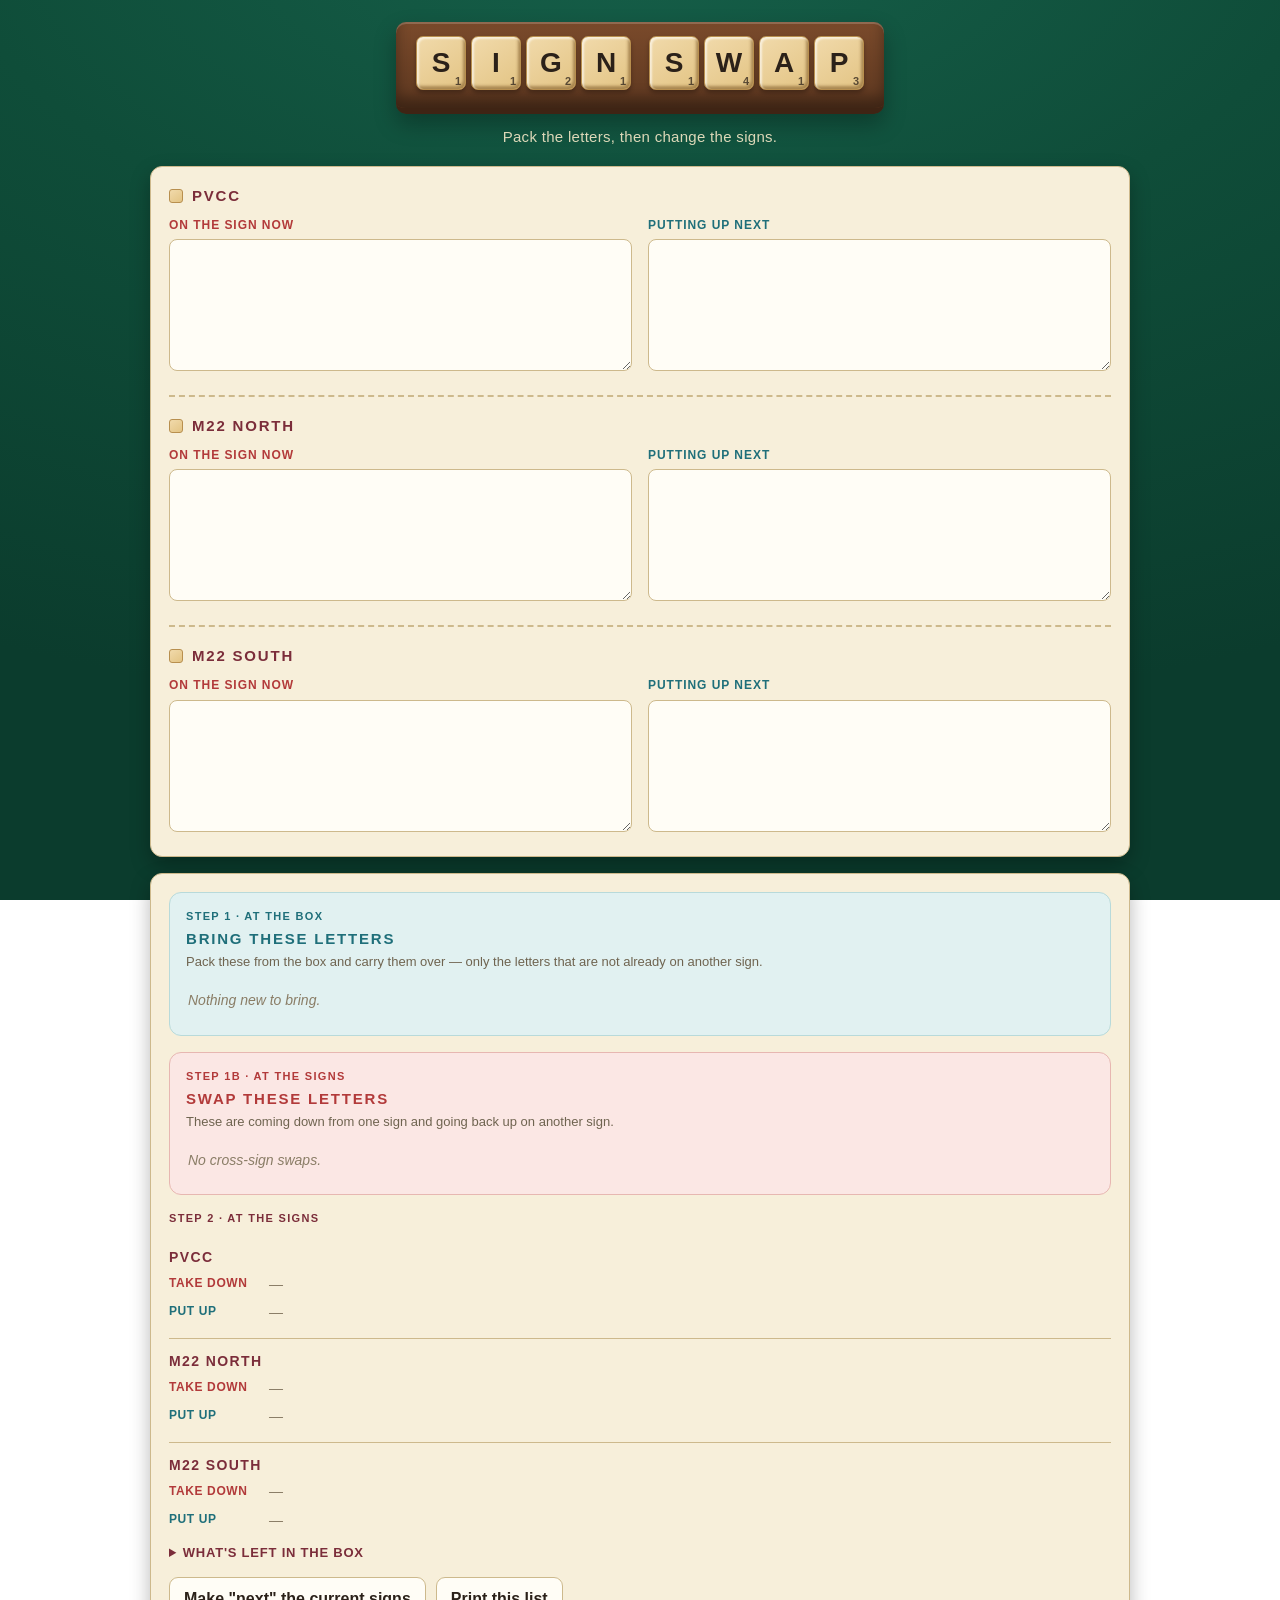
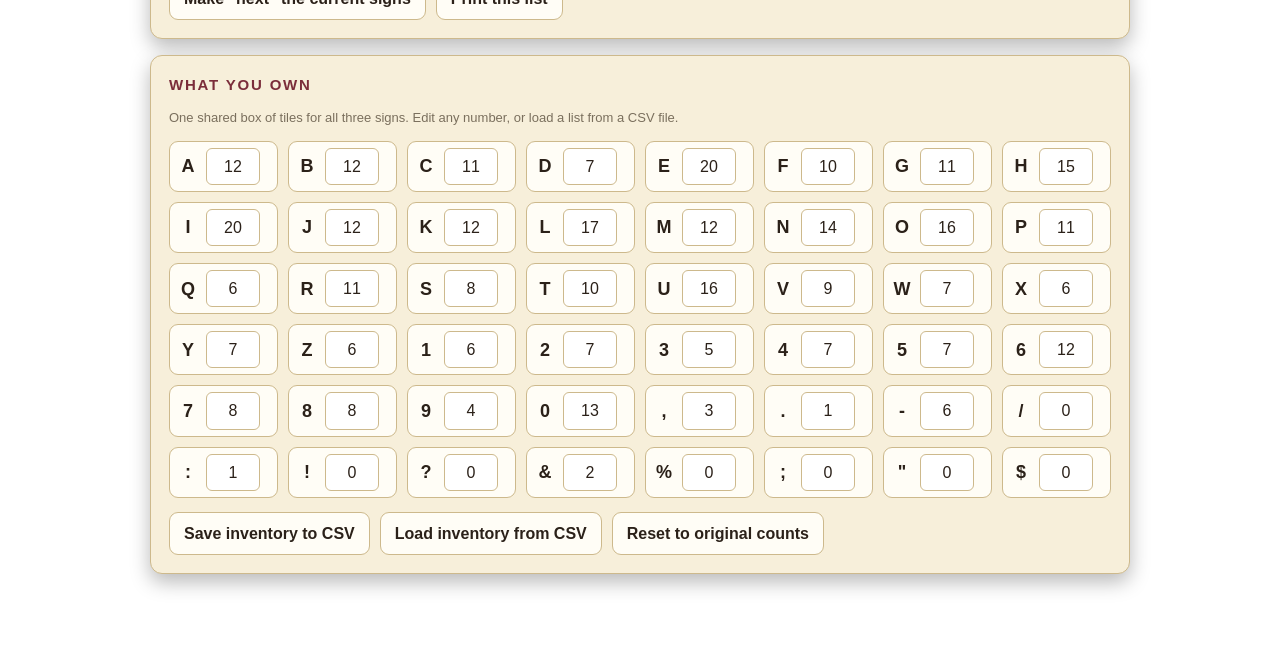
==== sign_swap.html @ b35900fc "Create sign_swap.html" ====
<!DOCTYPE html>
<html lang="en">
<head>
<meta charset="UTF-8">
<meta name="viewport" content="width=device-width, initial-scale=1.0">
<title>Sign Swap</title>
<style>
  :root{
    --felt:#0f4d39; --felt-2:#0b3c2d;
    --cream:#f7efda; --cream-edge:#cdb98c;
    --ink:#2b2119;
    --maple-1:#f1daab; --maple-2:#e3c484; --maple-edge:#b88f4e;
    --rack:#7a4a2b; --rack-dark:#5e3820;
    --burgundy:#7b2d3a;
    --take:#b23a3a; --take-bg:#fbe7e4;
    --put:#1f6f7a;  --put-bg:#e1f1f1;
    --alert:#b81f1f;
    --shadow:rgba(0,0,0,.28);
  }
  *{box-sizing:border-box}
  html,body{margin:0;padding:0}
  body{
    font-family:-apple-system,BlinkMacSystemFont,"Segoe UI",Helvetica,Arial,sans-serif;
    color:var(--ink);
    background:radial-gradient(120% 90% at 50% -10%, #16604a 0%, var(--felt) 45%, var(--felt-2) 100%);
    background-attachment:fixed; min-height:100vh; padding:22px 16px 60px; line-height:1.45;
  }
  .wrap{max-width:980px;margin:0 auto}

  header{text-align:center;margin-bottom:18px}
  .rack{
    display:inline-flex;gap:18px;flex-wrap:wrap;justify-content:center;padding:14px 20px 18px;border-radius:10px;
    background:linear-gradient(180deg,var(--rack) 0%, var(--rack-dark) 100%);
    box-shadow:0 10px 22px var(--shadow), inset 0 2px 0 rgba(255,255,255,.18), inset 0 -10px 14px rgba(0,0,0,.35);
    border-bottom:6px solid #3f2414;
  }
  .word{display:inline-flex;gap:5px}
  .tagline{color:#f3e7c6;margin:12px 2px 0;font-size:15px;letter-spacing:.02em;opacity:.9}

  .tile{
    position:relative;display:inline-flex;align-items:center;justify-content:center;
    width:46px;height:46px;border-radius:6px;
    background:linear-gradient(145deg,var(--maple-1) 0%, var(--maple-2) 100%);
    color:var(--ink);font-weight:800;font-size:24px;line-height:1;
    font-family:"Helvetica Neue",Helvetica,Arial,sans-serif;
    box-shadow:inset 2px 2px 2px rgba(255,255,255,.6), inset -2px -3px 3px rgba(120,82,33,.55), 0 3px 4px var(--shadow);
    border:1px solid var(--maple-edge);user-select:none;
  }
  .tile .val{position:absolute;right:4px;bottom:2px;font-size:10px;font-weight:700;opacity:.75}
  .tile.head{width:50px;height:54px;font-size:28px;border-radius:7px}
  .tile.head .val{font-size:11px}

  .tilebox{position:relative;display:inline-block;margin:4px}
  .badge{
    position:absolute;top:-8px;right:-8px;min-width:22px;height:22px;padding:0 5px;
    display:flex;align-items:center;justify-content:center;background:var(--burgundy);color:#fff;border-radius:11px;
    font-size:12px;font-weight:800;border:2px solid var(--cream);box-shadow:0 1px 3px var(--shadow);
  }
  .tilebox.short .tile{box-shadow:inset 2px 2px 2px rgba(255,255,255,.5),0 0 0 3px var(--alert),0 3px 5px var(--shadow)}
  .tilebox.short .badge{background:var(--alert)}

  .card{background:var(--cream);border:1px solid var(--cream-edge);border-radius:12px;box-shadow:0 8px 20px var(--shadow);padding:18px;margin-bottom:16px}
  .card h2{margin:0 0 12px;font-size:15px;letter-spacing:.12em;text-transform:uppercase;color:var(--burgundy)}
  .muted{color:#7a6f5d;font-size:13px}

  /* ---- Sign inputs ---- */
  .signinput{padding-top:18px;margin-top:18px;border-top:2px dashed var(--cream-edge)}
  .signinput:first-child{padding-top:0;margin-top:0;border-top:0}
  .signname{margin:0 0 10px;font-size:15px;letter-spacing:.12em;text-transform:uppercase;color:var(--burgundy);display:flex;align-items:center;gap:9px}
  .signname::before{content:"";width:12px;height:12px;border-radius:3px;background:linear-gradient(145deg,var(--maple-1),var(--maple-2));border:1px solid var(--maple-edge)}
  .grid2{display:grid;grid-template-columns:1fr 1fr;gap:16px}
  .iolab{font-size:12px;letter-spacing:.08em;text-transform:uppercase;font-weight:700;margin-bottom:5px}
  .iolab.now{color:var(--take)} .iolab.next{color:var(--put)}
  textarea{
    width:100%;font:inherit;font-size:18px;padding:13px 14px;border-radius:8px;border:1px solid var(--cream-edge);
    background:#fffdf6;color:var(--ink);resize:vertical;min-height:132px;text-transform:uppercase;line-height:1.5;
  }
  textarea:focus,input:focus,button:focus-visible{outline:3px solid #cdebe0;outline-offset:1px}

  /* ---- Results ---- */
  .eyebrow{font-size:11px;font-weight:800;letter-spacing:.12em;text-transform:uppercase;margin-bottom:3px}
  .panel{border-radius:12px;padding:16px;border:1px solid;margin-bottom:16px}
  .panel.put{background:var(--put-bg);border-color:#b8dada}
  .panel.swap{background:var(--take-bg);border-color:#e7b7b1}
  .panel.put .eyebrow{color:var(--put)}
  .panel.swap .eyebrow{color:var(--take)}
  .panel h2{margin:0 0 4px;color:var(--put)}
  .panel.swap h2{color:var(--take)}
  .panel .sub{font-size:13px;color:#6f6450;margin-bottom:10px}
  .tiles{display:flex;flex-wrap:wrap}
  .empty{font-size:14px;color:#8a7d66;font-style:italic;padding:8px 2px}

  .step2head{margin-bottom:6px}
  .signblock{border-top:1px solid var(--cream-edge);padding:12px 0 2px;margin-top:8px}
  .signblock:first-of-type{border-top:0}
  .signblock h3{margin:0 0 4px;font-size:14px;letter-spacing:.1em;text-transform:uppercase;color:var(--burgundy)}
  .tilerow{display:flex;flex-wrap:wrap;align-items:center;gap:6px;margin:4px 0}
  .rowlab{font-size:12px;font-weight:800;letter-spacing:.05em;text-transform:uppercase;min-width:92px}
  .rowlab.take{color:var(--take)} .rowlab.put{color:var(--put)}
  .rowlab + .empty{padding:2px}

  .alertbar{background:#fff1f0;border:1px solid #e7b7b1;border-left:6px solid var(--alert);border-radius:10px;padding:12px 14px;margin-bottom:14px;color:#7a1f1f}
  .alertbar strong{color:var(--alert)}
  .notebar{background:#fffae8;border:1px solid #e6d6a0;border-left:6px solid #caa53a;border-radius:10px;padding:10px 14px;margin-bottom:14px;color:#6a5a1f;font-size:14px}

  details.left{margin-top:6px}
  details.left summary{cursor:pointer;font-weight:700;color:var(--burgundy);letter-spacing:.06em;text-transform:uppercase;font-size:13px}
  details.left .tiles{margin-top:10px}

  .ghost{font:inherit;font-weight:700;border:1px solid var(--cream-edge);background:#fffdf6;color:var(--ink);border-radius:9px;padding:9px 14px;cursor:pointer}
  .ghost:hover{background:#fff}
  .toolbar{display:flex;flex-wrap:wrap;gap:10px;margin-top:14px}

  .invgrid{display:grid;grid-template-columns:repeat(auto-fill,minmax(96px,1fr));gap:10px;margin-top:6px}
  .invcell{display:flex;align-items:center;gap:8px;background:#fffdf6;border:1px solid var(--cream-edge);border-radius:9px;padding:6px 8px}
  .invcell input{width:54px;text-align:center;padding:6px 4px;font:inherit;border-radius:6px;border:1px solid var(--cream-edge);background:#fff;color:var(--ink)}
  .invchar{font-weight:800;font-size:18px;width:20px;text-align:center}

  @media (max-width:680px){
    .grid2{grid-template-columns:1fr}
    .tile{width:40px;height:40px;font-size:21px}
  }
  @media (prefers-reduced-motion:reduce){*{transition:none !important}}

  .printonly{display:none}
  @media print{
    body{background:#fff;padding:0;color:#000}
    .wrap{max-width:100%}
    header,.entry-card,.invcard,.toolbar,details.left{display:none !important}
    .panel,.signblock{break-inside:avoid}
    .panel.put{border:1px solid #000;background:#fff}
    .badge{background:#000;border-color:#fff}
    .tile{box-shadow:none;border:1px solid #555;background:#eee}
    .printonly{display:block;margin-bottom:12px}
    .printonly h1{font-size:20px;margin:0}
  }
</style>
</head>
<body>
<div class="wrap">

  <header>
    <div class="rack" aria-hidden="true">
      <span class="word" id="wm1"></span>
      <span class="word" id="wm2"></span>
    </div>
    <p class="tagline">Pack the letters, then change the signs.</p>
  </header>

  <!-- Sign inputs (always visible) -->
  <section class="card entry-card" id="entry"></section>

  <!-- Results (live) -->
  <section id="results" class="card">
    <div class="printonly">
      <h1>Sign change list</h1>
      <div class="muted" id="printDate"></div>
    </div>

    <div id="alertSlot"></div>
    <div id="noteSlot"></div>

    <div class="panel put">
      <div class="eyebrow">Step 1 · At the box</div>
      <h2>Bring these letters</h2>
      <div class="sub">Pack these from the box and carry them over — only the letters that are not already on another sign.</div>
      <div class="tiles" id="bringTiles"></div>
    </div>

    <div class="panel swap">
      <div class="eyebrow">Step 1B · At the signs</div>
      <h2>Swap these letters</h2>
      <div class="sub">These are coming down from one sign and going back up on another sign.</div>
      <div class="tiles" id="swapTiles"></div>
    </div>

    <div class="eyebrow step2head" style="color:var(--burgundy)">Step 2 · At the signs</div>
    <div id="perSign"></div>

    <details class="left">
      <summary>What's left in the box</summary>
      <div class="tiles" id="leftTiles"></div>
    </details>

    <div class="toolbar">
      <button class="ghost" id="promoteBtn">Make "next" the current signs</button>
      <button class="ghost" id="printBtn">Print this list</button>
    </div>
  </section>

  <!-- Inventory -->
  <section class="card invcard">
    <h2>What you own</h2>
    <p class="muted">One shared box of tiles for all three signs. Edit any number, or load a list from a CSV file.</p>
    <div class="invgrid" id="invGrid"></div>
    <div class="toolbar">
      <button class="ghost" id="exportBtn">Save inventory to CSV</button>
      <label class="ghost" style="cursor:pointer">Load inventory from CSV
        <input type="file" id="importInput" accept=".csv,text/csv" hidden>
      </label>
      <button class="ghost" id="resetInvBtn">Reset to original counts</button>
    </div>
  </section>

</div>

<script>
"use strict";

const LETTERS="ABCDEFGHIJKLMNOPQRSTUVWXYZ".split("");
const DIGITS="1234567890".split("");
const SYMBOLS=[",",".","-","/",":","!","?","&","%",";","\"","$"];
const CHARS=[...LETTERS,...DIGITS,...SYMBOLS];
const CHARSET=new Set(CHARS);
const VALUES={A:1,B:3,C:3,D:2,E:1,F:4,G:2,H:4,I:1,J:8,K:5,L:1,M:3,N:1,O:1,P:3,Q:10,R:1,S:1,T:1,U:1,V:4,W:4,X:8,Y:4,Z:10};

const SIGNS=[
  {key:"PVCC",  label:"PVCC"},
  {key:"M22N",  label:"M22 North"},
  {key:"M22S",  label:"M22 South"}
];

const DEFAULT_INV={A:12,B:12,C:11,D:7,E:20,F:10,G:11,H:15,I:20,J:12,K:12,L:17,M:12,N:14,O:16,P:11,Q:6,R:11,S:8,T:10,U:16,V:9,W:7,X:6,Y:7,Z:6,"1":6,"2":7,"3":5,"4":7,"5":7,"6":12,"7":8,"8":8,"9":4,"0":13,",":3,".":1,"-":6,"/":0,":":1,"!":0,"?":0,"&":2,"%":0,";":0,"\"":0,"$":0};

const STORE_KEY="signswap.v2";

let state={ inv:{}, text:{} };

function loadState(){ try{ const r=localStorage.getItem(STORE_KEY); if(r){const s=JSON.parse(r); if(s&&typeof s==="object") return s;} }catch(e){} return null; }
function saveState(){ try{ localStorage.setItem(STORE_KEY, JSON.stringify(state)); }catch(e){} }

function inv(){ for(const c of CHARS) if(!(c in state.inv)) state.inv[c]=DEFAULT_INV[c]||0; return state.inv; }
function txt(key){ if(!state.text[key]) state.text[key]={now:"",next:""}; return state.text[key]; }

/* tiles */
function tileEl(ch,cls){
  const t=document.createElement("span"); t.className="tile"+(cls?(" "+cls):""); t.textContent=ch;
  const v=VALUES[ch]; if(v){const s=document.createElement("span");s.className="val";s.textContent=v;t.appendChild(s);}
  return t;
}
function tileCount(ch,n,short){
  const box=document.createElement("span"); box.className="tilebox"+(short?" short":"");
  box.appendChild(tileEl(ch));
  const b=document.createElement("span"); b.className="badge"; b.textContent="×"+n; box.appendChild(b);
  return box;
}
function fillTiles(el,map,shortSet){
  el.innerHTML=""; let any=false;
  for(const ch of CHARS){ const n=map[ch]||0; if(n>0){ el.appendChild(tileCount(ch,n,shortSet&&shortSet.has(ch))); any=true; } }
  return any;
}

/* counting */
function countText(text,counts,unknown){
  for(const ch of (text||"").toUpperCase()){
    if(CHARSET.has(ch)) counts[ch]=(counts[ch]||0)+1;
    else if(ch.trim()!=="") unknown.add(ch);
  }
}

/* build header wordmark */
function buildWordmark(){
  const map={wm1:"SIGN",wm2:"SWAP"};
  for(const id in map){ const el=document.getElementById(id); el.innerHTML=""; for(const ch of map[id]) el.appendChild(tileEl(ch,"head")); }
}

/* build sign inputs */
function buildEntry(){
  const wrap=document.getElementById("entry"); wrap.innerHTML="";
  for(const sign of SIGNS){
    const t=txt(sign.key);
    const block=document.createElement("div"); block.className="signinput";
    const h=document.createElement("h3"); h.className="signname"; h.textContent=sign.label; block.appendChild(h);
    const g=document.createElement("div"); g.className="grid2";

    g.appendChild(ioCol("On the sign now","now",sign.key,"now",t.now));
    g.appendChild(ioCol("Putting up next","next",sign.key,"next",t.next));
    block.appendChild(g); wrap.appendChild(block);
  }
}
function ioCol(label,cls,signKey,field,val){
  const col=document.createElement("div");
  const l=document.createElement("div"); l.className="iolab "+cls; l.textContent=label;
  const ta=document.createElement("textarea"); ta.value=val||""; ta.spellcheck=false; ta.setAttribute("aria-label",signKey+" "+label);
  ta.addEventListener("input",()=>{ txt(signKey)[field]=ta.value; saveState(); calculate(); });
  col.appendChild(l); col.appendChild(ta); return col;
}

/* inventory editor */
function buildInv(){
  const grid=document.getElementById("invGrid"); grid.innerHTML=""; const I=inv();
  for(const ch of CHARS){
    const cell=document.createElement("div"); cell.className="invcell";
    const c=document.createElement("span"); c.className="invchar"; c.textContent=ch;
    const i=document.createElement("input"); i.type="text"; i.inputMode="numeric"; i.value=I[ch]||0;
    i.addEventListener("input",()=>{ let n=parseInt(i.value,10); if(isNaN(n)||n<0)n=0; I[ch]=n; saveState(); calculate(); });
    cell.appendChild(c); cell.appendChild(i); grid.appendChild(cell);
  }
}

/* main calculation (live) */
function calculate(){
  const I=inv();
  const unknown=new Set();
  const adds={};            // aggregate put-up letters across signs
  const removes={};         // aggregate take-down letters across signs
  const bring={};           // letters that must come from the box
  const swap={};            // letters reused from another sign
  const deployed={};        // total next across signs
  const perSign=[];         // {label, take:{}, put:{}}

  for(const sign of SIGNS){
    const t=txt(sign.key);
    const now={}, next={};
    countText(t.now, now, unknown);
    countText(t.next, next, unknown);
    const take={}, put={};
    for(const ch of CHARS){
      const c=now[ch]||0, n=next[ch]||0;
      const d=n-c;
      if(d>0){ put[ch]=d; adds[ch]=(adds[ch]||0)+d; }
      if(d<0){ take[ch]=-d; removes[ch]=(removes[ch]||0)+(-d); }
      if(n>0) deployed[ch]=(deployed[ch]||0)+n;
    }
    perSign.push({label:sign.label, take, put});
  }

  for(const ch of CHARS){
    const moved=Math.min(adds[ch]||0, removes[ch]||0);
    if(moved>0) swap[ch]=moved;
    const fromBox=(adds[ch]||0)-moved;
    if(fromBox>0) bring[ch]=fromBox;
  }

  // shortages: total deployed exceeds what's owned
  const shortSet=new Set(); const shortages=[];
  for(const ch of CHARS){
    const need=deployed[ch]||0, have=I[ch]||0;
    if(need>have){ shortSet.add(ch); shortages.push({ch,need,have}); }
  }

  // Step 1 bring
  if(!fillTiles(document.getElementById("bringTiles"), bring, shortSet))
    document.getElementById("bringTiles").innerHTML='<div class="empty">Nothing new to bring.</div>';

  // Step 1B swap
  if(!fillTiles(document.getElementById("swapTiles"), swap, shortSet))
    document.getElementById("swapTiles").innerHTML='<div class="empty">No cross-sign swaps.</div>';

  // Step 2 per sign
  const ps=document.getElementById("perSign"); ps.innerHTML="";
  for(const s of perSign){
    const blk=document.createElement("div"); blk.className="signblock";
    const h=document.createElement("h3"); h.textContent=s.label; blk.appendChild(h);
    blk.appendChild(tileRow("Take down","take",s.take));
    blk.appendChild(tileRow("Put up","put",s.put));
    ps.appendChild(blk);
  }

  // leftover
  const left={};
  for(const ch of CHARS){ const v=(I[ch]||0)-(deployed[ch]||0); if(v>0) left[ch]=v; }
  if(!fillTiles(document.getElementById("leftTiles"), left, null))
    document.getElementById("leftTiles").innerHTML='<div class="empty">Box is empty after this change.</div>';

  // alert
  const alertSlot=document.getElementById("alertSlot"); alertSlot.innerHTML="";
  if(shortages.length){
    const div=document.createElement("div"); div.className="alertbar";
    const parts=shortages.map(s=>`${s.ch} (need ${s.need}, have ${s.have})`).join(" · ");
    div.innerHTML=`<strong>Not enough tiles.</strong> The box does not hold enough for all three signs: ${parts}. The red-ringed tiles are the ones you are short on.`;
    alertSlot.appendChild(div);
  }

  // unknown note
  const noteSlot=document.getElementById("noteSlot"); noteSlot.innerHTML="";
  if(unknown.size){
    const div=document.createElement("div"); div.className="notebar";
    div.textContent="These typed characters have no tile and were ignored: "+[...unknown].join("  ");
    noteSlot.appendChild(div);
  }

  document.getElementById("printDate").textContent=new Date().toLocaleDateString();
}
function tileRow(label,cls,map){
  const row=document.createElement("div"); row.className="tilerow";
  const l=document.createElement("span"); l.className="rowlab "+cls; l.textContent=label; row.appendChild(l);
  let any=false;
  for(const ch of CHARS){ const n=map[ch]||0; if(n>0){ row.appendChild(tileCount(ch,n,false)); any=true; } }
  if(!any){ const e=document.createElement("span"); e.className="empty"; e.textContent="—"; row.appendChild(e); }
  return row;
}

/* CSV */
function csvField(s){ s=String(s); return (s.includes(",")||s.includes("\"")||s.includes("\n"))? '"'+s.replace(/"/g,'""')+'"' : s; }
function exportCSV(){
  const I=inv(); let out="character,count\n";
  for(const ch of CHARS) out+=csvField(ch)+","+(I[ch]||0)+"\n";
  const blob=new Blob([out],{type:"text/csv"}); const a=document.createElement("a");
  a.href=URL.createObjectURL(blob); a.download="sign_inventory.csv"; document.body.appendChild(a); a.click(); a.remove();
}
function parseCSV(text){
  const rows=[]; let i=0,field="",row=[],inQ=false;
  const pushF=()=>{row.push(field);field="";}; const pushR=()=>{if(row.length||field!==""){pushF();rows.push(row);row=[];}};
  while(i<text.length){ const ch=text[i];
    if(inQ){ if(ch==='"'){ if(text[i+1]==='"'){field+='"';i+=2;continue;} inQ=false;i++;continue;} field+=ch;i++;continue; }
    if(ch==='"'){inQ=true;i++;continue;}
    if(ch===","){pushF();i++;continue;}
    if(ch==="\n"){pushR();i++;continue;}
    if(ch==="\r"){i++;continue;}
    field+=ch;i++;
  }
  pushR(); return rows;
}
function importCSV(file){
  const reader=new FileReader();
  reader.onload=()=>{
    const rows=parseCSV(reader.result); const I=inv(); let applied=0;
    for(const r of rows){ if(r.length<2) continue; let ch=r[0]; const cnt=parseInt(r[1],10);
      if(ch==null) continue; ch=ch.trim(); if(ch.length===1) ch=ch.toUpperCase();
      if(CHARSET.has(ch)&&!isNaN(cnt)){ I[ch]=Math.max(0,cnt); applied++; } }
    saveState(); buildInv(); calculate();
    alert(applied? ("Loaded "+applied+" tile counts."):"No matching tiles found. Use two columns: character, count.");
  };
  reader.readAsText(file);
}

/* init */
function init(){
  const saved=loadState();
  if(saved){ state=Object.assign({inv:{},text:{}},saved); if(!state.inv)state.inv={}; if(!state.text)state.text={}; }
  buildWordmark(); buildEntry(); buildInv(); calculate();

  document.getElementById("printBtn").addEventListener("click",()=>window.print());
  document.getElementById("exportBtn").addEventListener("click",exportCSV);
  document.getElementById("importInput").addEventListener("change",e=>{ if(e.target.files[0]) importCSV(e.target.files[0]); e.target.value=""; });
  document.getElementById("resetInvBtn").addEventListener("click",()=>{
    if(confirm("Reset inventory to the original counts?")){ state.inv=Object.assign({},DEFAULT_INV); saveState(); buildInv(); calculate(); }
  });
  document.getElementById("promoteBtn").addEventListener("click",()=>{
    for(const sign of SIGNS){ const t=txt(sign.key); t.now=t.next; t.next=""; }
    saveState(); buildEntry(); calculate(); window.scrollTo({top:0,behavior:"smooth"});
  });
}
init();
</script>
</body>
</html>
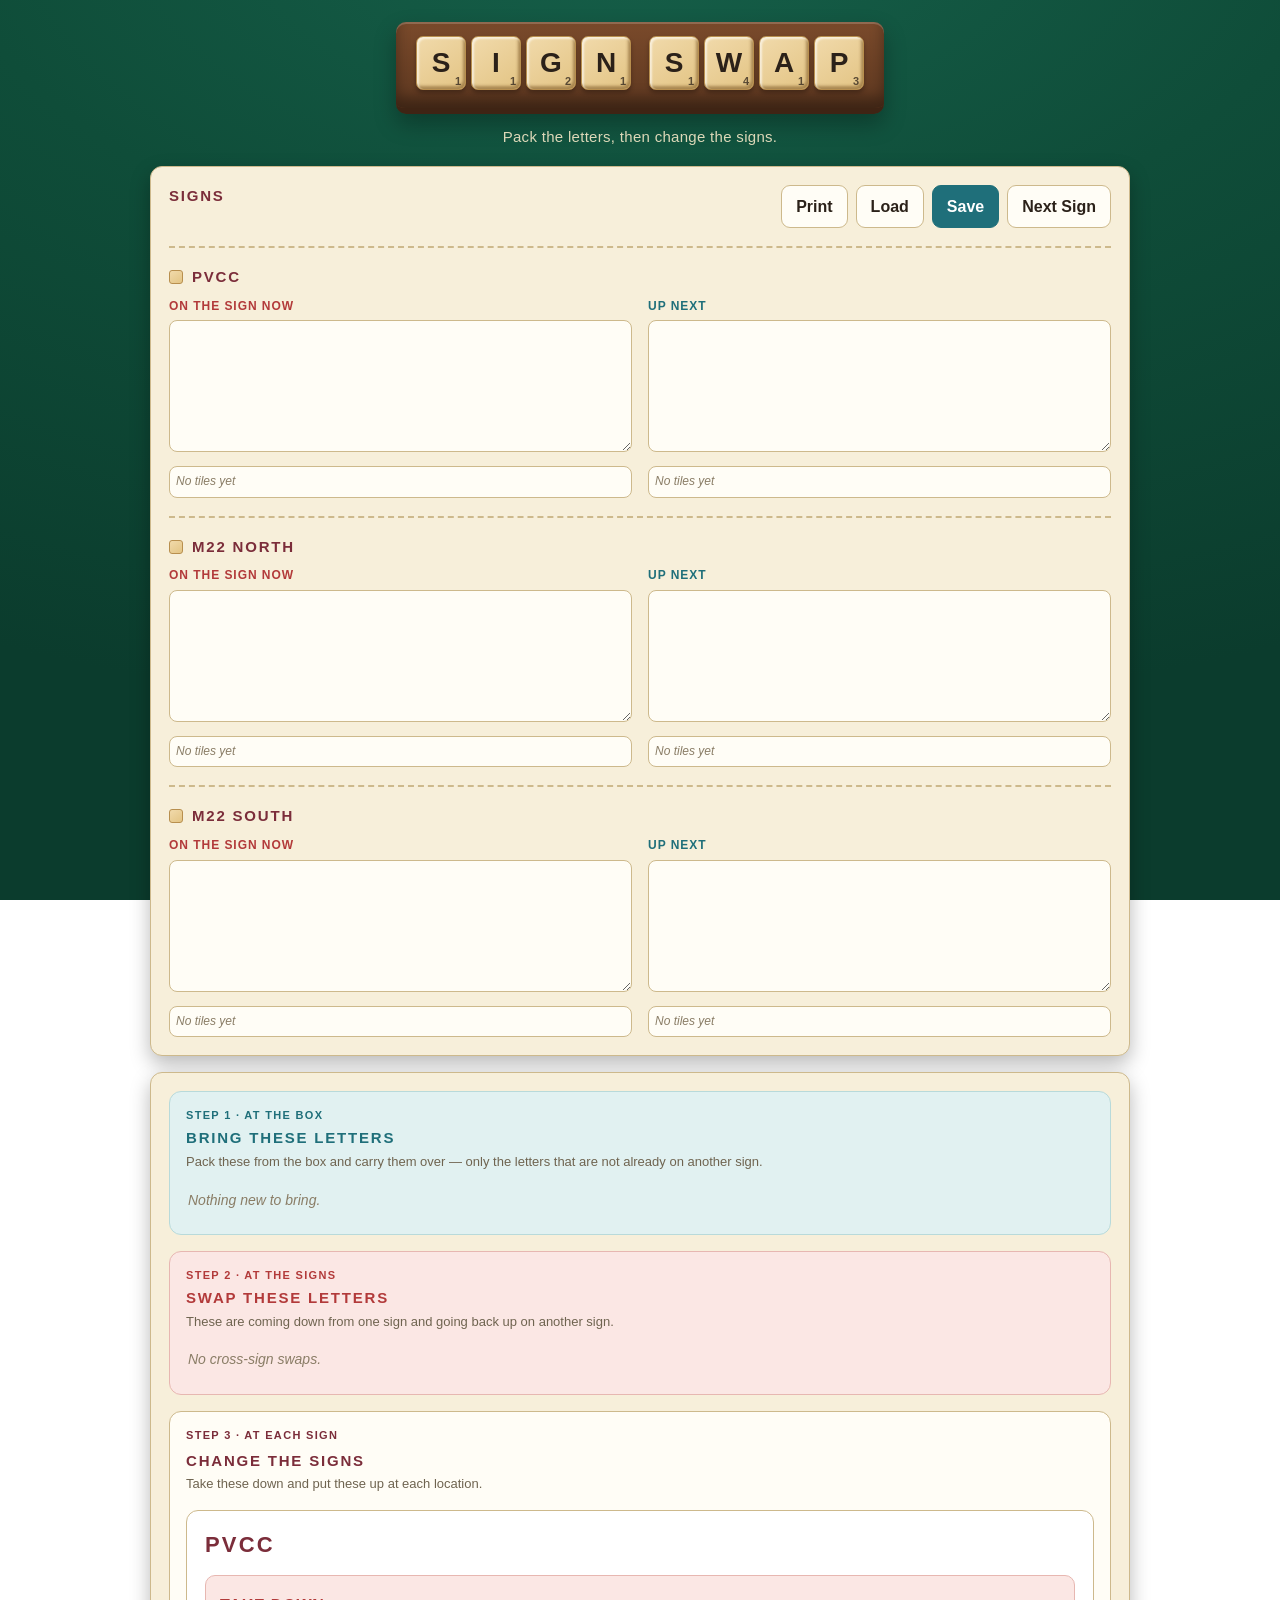
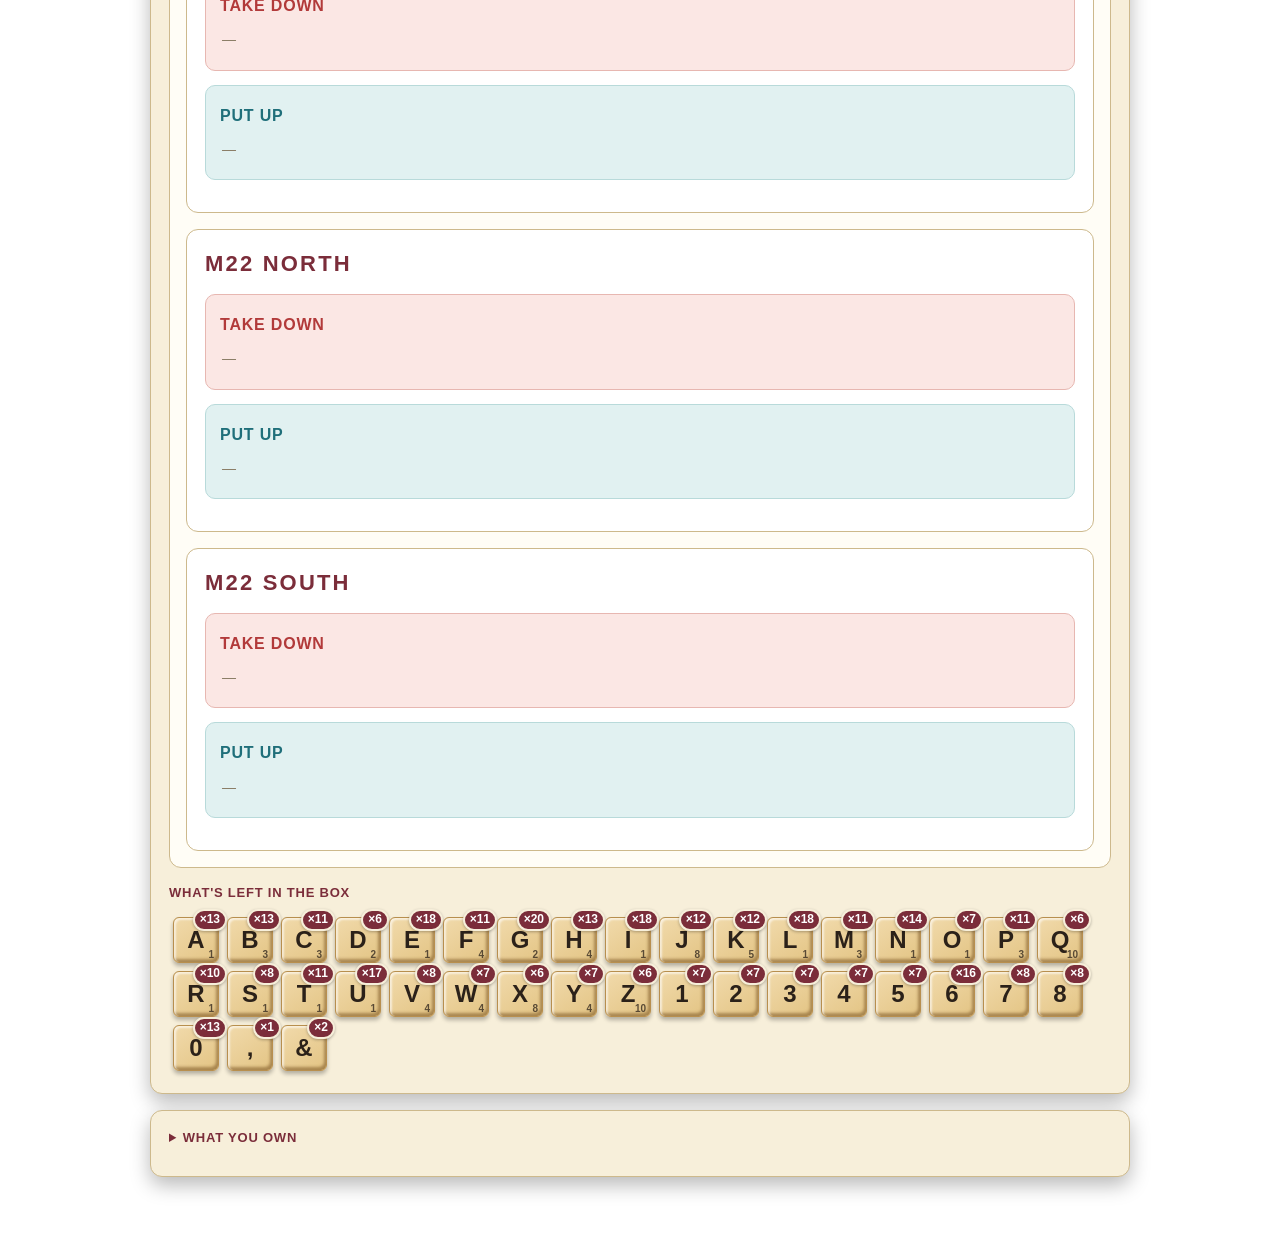
==== commit 36f19202: "Revamp sign_swap.html and add snapshot Major rewrite of sign_swap.html: normalized doctype, added in" ====
--- a/sign_swap.html
+++ b/sign_swap.html
@@ -1,448 +1,1755 @@
-<!DOCTYPE html>
+<!doctype html>
 <html lang="en">
-<head>
-<meta charset="UTF-8">
-<meta name="viewport" content="width=device-width, initial-scale=1.0">
-<title>Sign Swap</title>
-<style>
-  :root{
-    --felt:#0f4d39; --felt-2:#0b3c2d;
-    --cream:#f7efda; --cream-edge:#cdb98c;
-    --ink:#2b2119;
-    --maple-1:#f1daab; --maple-2:#e3c484; --maple-edge:#b88f4e;
-    --rack:#7a4a2b; --rack-dark:#5e3820;
-    --burgundy:#7b2d3a;
-    --take:#b23a3a; --take-bg:#fbe7e4;
-    --put:#1f6f7a;  --put-bg:#e1f1f1;
-    --alert:#b81f1f;
-    --shadow:rgba(0,0,0,.28);
-  }
-  *{box-sizing:border-box}
-  html,body{margin:0;padding:0}
-  body{
-    font-family:-apple-system,BlinkMacSystemFont,"Segoe UI",Helvetica,Arial,sans-serif;
-    color:var(--ink);
-    background:radial-gradient(120% 90% at 50% -10%, #16604a 0%, var(--felt) 45%, var(--felt-2) 100%);
-    background-attachment:fixed; min-height:100vh; padding:22px 16px 60px; line-height:1.45;
-  }
-  .wrap{max-width:980px;margin:0 auto}
-
-  header{text-align:center;margin-bottom:18px}
-  .rack{
-    display:inline-flex;gap:18px;flex-wrap:wrap;justify-content:center;padding:14px 20px 18px;border-radius:10px;
-    background:linear-gradient(180deg,var(--rack) 0%, var(--rack-dark) 100%);
-    box-shadow:0 10px 22px var(--shadow), inset 0 2px 0 rgba(255,255,255,.18), inset 0 -10px 14px rgba(0,0,0,.35);
-    border-bottom:6px solid #3f2414;
-  }
-  .word{display:inline-flex;gap:5px}
-  .tagline{color:#f3e7c6;margin:12px 2px 0;font-size:15px;letter-spacing:.02em;opacity:.9}
-
-  .tile{
-    position:relative;display:inline-flex;align-items:center;justify-content:center;
-    width:46px;height:46px;border-radius:6px;
-    background:linear-gradient(145deg,var(--maple-1) 0%, var(--maple-2) 100%);
-    color:var(--ink);font-weight:800;font-size:24px;line-height:1;
-    font-family:"Helvetica Neue",Helvetica,Arial,sans-serif;
-    box-shadow:inset 2px 2px 2px rgba(255,255,255,.6), inset -2px -3px 3px rgba(120,82,33,.55), 0 3px 4px var(--shadow);
-    border:1px solid var(--maple-edge);user-select:none;
-  }
-  .tile .val{position:absolute;right:4px;bottom:2px;font-size:10px;font-weight:700;opacity:.75}
-  .tile.head{width:50px;height:54px;font-size:28px;border-radius:7px}
-  .tile.head .val{font-size:11px}
-
-  .tilebox{position:relative;display:inline-block;margin:4px}
-  .badge{
-    position:absolute;top:-8px;right:-8px;min-width:22px;height:22px;padding:0 5px;
-    display:flex;align-items:center;justify-content:center;background:var(--burgundy);color:#fff;border-radius:11px;
-    font-size:12px;font-weight:800;border:2px solid var(--cream);box-shadow:0 1px 3px var(--shadow);
-  }
-  .tilebox.short .tile{box-shadow:inset 2px 2px 2px rgba(255,255,255,.5),0 0 0 3px var(--alert),0 3px 5px var(--shadow)}
-  .tilebox.short .badge{background:var(--alert)}
-
-  .card{background:var(--cream);border:1px solid var(--cream-edge);border-radius:12px;box-shadow:0 8px 20px var(--shadow);padding:18px;margin-bottom:16px}
-  .card h2{margin:0 0 12px;font-size:15px;letter-spacing:.12em;text-transform:uppercase;color:var(--burgundy)}
-  .muted{color:#7a6f5d;font-size:13px}
-
-  /* ---- Sign inputs ---- */
-  .signinput{padding-top:18px;margin-top:18px;border-top:2px dashed var(--cream-edge)}
-  .signinput:first-child{padding-top:0;margin-top:0;border-top:0}
-  .signname{margin:0 0 10px;font-size:15px;letter-spacing:.12em;text-transform:uppercase;color:var(--burgundy);display:flex;align-items:center;gap:9px}
-  .signname::before{content:"";width:12px;height:12px;border-radius:3px;background:linear-gradient(145deg,var(--maple-1),var(--maple-2));border:1px solid var(--maple-edge)}
-  .grid2{display:grid;grid-template-columns:1fr 1fr;gap:16px}
-  .iolab{font-size:12px;letter-spacing:.08em;text-transform:uppercase;font-weight:700;margin-bottom:5px}
-  .iolab.now{color:var(--take)} .iolab.next{color:var(--put)}
-  textarea{
-    width:100%;font:inherit;font-size:18px;padding:13px 14px;border-radius:8px;border:1px solid var(--cream-edge);
-    background:#fffdf6;color:var(--ink);resize:vertical;min-height:132px;text-transform:uppercase;line-height:1.5;
-  }
-  textarea:focus,input:focus,button:focus-visible{outline:3px solid #cdebe0;outline-offset:1px}
-
-  /* ---- Results ---- */
-  .eyebrow{font-size:11px;font-weight:800;letter-spacing:.12em;text-transform:uppercase;margin-bottom:3px}
-  .panel{border-radius:12px;padding:16px;border:1px solid;margin-bottom:16px}
-  .panel.put{background:var(--put-bg);border-color:#b8dada}
-  .panel.swap{background:var(--take-bg);border-color:#e7b7b1}
-  .panel.put .eyebrow{color:var(--put)}
-  .panel.swap .eyebrow{color:var(--take)}
-  .panel h2{margin:0 0 4px;color:var(--put)}
-  .panel.swap h2{color:var(--take)}
-  .panel .sub{font-size:13px;color:#6f6450;margin-bottom:10px}
-  .tiles{display:flex;flex-wrap:wrap}
-  .empty{font-size:14px;color:#8a7d66;font-style:italic;padding:8px 2px}
-
-  .step2head{margin-bottom:6px}
-  .signblock{border-top:1px solid var(--cream-edge);padding:12px 0 2px;margin-top:8px}
-  .signblock:first-of-type{border-top:0}
-  .signblock h3{margin:0 0 4px;font-size:14px;letter-spacing:.1em;text-transform:uppercase;color:var(--burgundy)}
-  .tilerow{display:flex;flex-wrap:wrap;align-items:center;gap:6px;margin:4px 0}
-  .rowlab{font-size:12px;font-weight:800;letter-spacing:.05em;text-transform:uppercase;min-width:92px}
-  .rowlab.take{color:var(--take)} .rowlab.put{color:var(--put)}
-  .rowlab + .empty{padding:2px}
-
-  .alertbar{background:#fff1f0;border:1px solid #e7b7b1;border-left:6px solid var(--alert);border-radius:10px;padding:12px 14px;margin-bottom:14px;color:#7a1f1f}
-  .alertbar strong{color:var(--alert)}
-  .notebar{background:#fffae8;border:1px solid #e6d6a0;border-left:6px solid #caa53a;border-radius:10px;padding:10px 14px;margin-bottom:14px;color:#6a5a1f;font-size:14px}
-
-  details.left{margin-top:6px}
-  details.left summary{cursor:pointer;font-weight:700;color:var(--burgundy);letter-spacing:.06em;text-transform:uppercase;font-size:13px}
-  details.left .tiles{margin-top:10px}
-
-  .ghost{font:inherit;font-weight:700;border:1px solid var(--cream-edge);background:#fffdf6;color:var(--ink);border-radius:9px;padding:9px 14px;cursor:pointer}
-  .ghost:hover{background:#fff}
-  .toolbar{display:flex;flex-wrap:wrap;gap:10px;margin-top:14px}
-
-  .invgrid{display:grid;grid-template-columns:repeat(auto-fill,minmax(96px,1fr));gap:10px;margin-top:6px}
-  .invcell{display:flex;align-items:center;gap:8px;background:#fffdf6;border:1px solid var(--cream-edge);border-radius:9px;padding:6px 8px}
-  .invcell input{width:54px;text-align:center;padding:6px 4px;font:inherit;border-radius:6px;border:1px solid var(--cream-edge);background:#fff;color:var(--ink)}
-  .invchar{font-weight:800;font-size:18px;width:20px;text-align:center}
-
-  @media (max-width:680px){
-    .grid2{grid-template-columns:1fr}
-    .tile{width:40px;height:40px;font-size:21px}
-  }
-  @media (prefers-reduced-motion:reduce){*{transition:none !important}}
-
-  .printonly{display:none}
-  @media print{
-    body{background:#fff;padding:0;color:#000}
-    .wrap{max-width:100%}
-    header,.entry-card,.invcard,.toolbar,details.left{display:none !important}
-    .panel,.signblock{break-inside:avoid}
-    .panel.put{border:1px solid #000;background:#fff}
-    .badge{background:#000;border-color:#fff}
-    .tile{box-shadow:none;border:1px solid #555;background:#eee}
-    .printonly{display:block;margin-bottom:12px}
-    .printonly h1{font-size:20px;margin:0}
-  }
-</style>
-</head>
-<body>
-<div class="wrap">
-
-  <header>
-    <div class="rack" aria-hidden="true">
-      <span class="word" id="wm1"></span>
-      <span class="word" id="wm2"></span>
-    </div>
-    <p class="tagline">Pack the letters, then change the signs.</p>
-  </header>
-
-  <!-- Sign inputs (always visible) -->
-  <section class="card entry-card" id="entry"></section>
-
-  <!-- Results (live) -->
-  <section id="results" class="card">
-    <div class="printonly">
-      <h1>Sign change list</h1>
-      <div class="muted" id="printDate"></div>
-    </div>
-
-    <div id="alertSlot"></div>
-    <div id="noteSlot"></div>
-
-    <div class="panel put">
-      <div class="eyebrow">Step 1 · At the box</div>
-      <h2>Bring these letters</h2>
-      <div class="sub">Pack these from the box and carry them over — only the letters that are not already on another sign.</div>
-      <div class="tiles" id="bringTiles"></div>
-    </div>
-
-    <div class="panel swap">
-      <div class="eyebrow">Step 1B · At the signs</div>
-      <h2>Swap these letters</h2>
-      <div class="sub">These are coming down from one sign and going back up on another sign.</div>
-      <div class="tiles" id="swapTiles"></div>
-    </div>
-
-    <div class="eyebrow step2head" style="color:var(--burgundy)">Step 2 · At the signs</div>
-    <div id="perSign"></div>
-
-    <details class="left">
-      <summary>What's left in the box</summary>
-      <div class="tiles" id="leftTiles"></div>
-    </details>
-
-    <div class="toolbar">
-      <button class="ghost" id="promoteBtn">Make "next" the current signs</button>
-      <button class="ghost" id="printBtn">Print this list</button>
-    </div>
-  </section>
-
-  <!-- Inventory -->
-  <section class="card invcard">
-    <h2>What you own</h2>
-    <p class="muted">One shared box of tiles for all three signs. Edit any number, or load a list from a CSV file.</p>
-    <div class="invgrid" id="invGrid"></div>
-    <div class="toolbar">
-      <button class="ghost" id="exportBtn">Save inventory to CSV</button>
-      <label class="ghost" style="cursor:pointer">Load inventory from CSV
-        <input type="file" id="importInput" accept=".csv,text/csv" hidden>
-      </label>
-      <button class="ghost" id="resetInvBtn">Reset to original counts</button>
-    </div>
-  </section>
-
-</div>
-
-<script>
-"use strict";
-
-const LETTERS="ABCDEFGHIJKLMNOPQRSTUVWXYZ".split("");
-const DIGITS="1234567890".split("");
-const SYMBOLS=[",",".","-","/",":","!","?","&","%",";","\"","$"];
-const CHARS=[...LETTERS,...DIGITS,...SYMBOLS];
-const CHARSET=new Set(CHARS);
-const VALUES={A:1,B:3,C:3,D:2,E:1,F:4,G:2,H:4,I:1,J:8,K:5,L:1,M:3,N:1,O:1,P:3,Q:10,R:1,S:1,T:1,U:1,V:4,W:4,X:8,Y:4,Z:10};
-
-const SIGNS=[
-  {key:"PVCC",  label:"PVCC"},
-  {key:"M22N",  label:"M22 North"},
-  {key:"M22S",  label:"M22 South"}
-];
-
-const DEFAULT_INV={A:12,B:12,C:11,D:7,E:20,F:10,G:11,H:15,I:20,J:12,K:12,L:17,M:12,N:14,O:16,P:11,Q:6,R:11,S:8,T:10,U:16,V:9,W:7,X:6,Y:7,Z:6,"1":6,"2":7,"3":5,"4":7,"5":7,"6":12,"7":8,"8":8,"9":4,"0":13,",":3,".":1,"-":6,"/":0,":":1,"!":0,"?":0,"&":2,"%":0,";":0,"\"":0,"$":0};
-
-const STORE_KEY="signswap.v2";
-
-let state={ inv:{}, text:{} };
-
-function loadState(){ try{ const r=localStorage.getItem(STORE_KEY); if(r){const s=JSON.parse(r); if(s&&typeof s==="object") return s;} }catch(e){} return null; }
-function saveState(){ try{ localStorage.setItem(STORE_KEY, JSON.stringify(state)); }catch(e){} }
-
-function inv(){ for(const c of CHARS) if(!(c in state.inv)) state.inv[c]=DEFAULT_INV[c]||0; return state.inv; }
-function txt(key){ if(!state.text[key]) state.text[key]={now:"",next:""}; return state.text[key]; }
-
-/* tiles */
-function tileEl(ch,cls){
-  const t=document.createElement("span"); t.className="tile"+(cls?(" "+cls):""); t.textContent=ch;
-  const v=VALUES[ch]; if(v){const s=document.createElement("span");s.className="val";s.textContent=v;t.appendChild(s);}
-  return t;
-}
-function tileCount(ch,n,short){
-  const box=document.createElement("span"); box.className="tilebox"+(short?" short":"");
-  box.appendChild(tileEl(ch));
-  const b=document.createElement("span"); b.className="badge"; b.textContent="×"+n; box.appendChild(b);
-  return box;
-}
-function fillTiles(el,map,shortSet){
-  el.innerHTML=""; let any=false;
-  for(const ch of CHARS){ const n=map[ch]||0; if(n>0){ el.appendChild(tileCount(ch,n,shortSet&&shortSet.has(ch))); any=true; } }
-  return any;
-}
-
-/* counting */
-function countText(text,counts,unknown){
-  for(const ch of (text||"").toUpperCase()){
-    if(CHARSET.has(ch)) counts[ch]=(counts[ch]||0)+1;
-    else if(ch.trim()!=="") unknown.add(ch);
-  }
-}
-
-/* build header wordmark */
-function buildWordmark(){
-  const map={wm1:"SIGN",wm2:"SWAP"};
-  for(const id in map){ const el=document.getElementById(id); el.innerHTML=""; for(const ch of map[id]) el.appendChild(tileEl(ch,"head")); }
-}
-
-/* build sign inputs */
-function buildEntry(){
-  const wrap=document.getElementById("entry"); wrap.innerHTML="";
-  for(const sign of SIGNS){
-    const t=txt(sign.key);
-    const block=document.createElement("div"); block.className="signinput";
-    const h=document.createElement("h3"); h.className="signname"; h.textContent=sign.label; block.appendChild(h);
-    const g=document.createElement("div"); g.className="grid2";
-
-    g.appendChild(ioCol("On the sign now","now",sign.key,"now",t.now));
-    g.appendChild(ioCol("Putting up next","next",sign.key,"next",t.next));
-    block.appendChild(g); wrap.appendChild(block);
-  }
-}
-function ioCol(label,cls,signKey,field,val){
-  const col=document.createElement("div");
-  const l=document.createElement("div"); l.className="iolab "+cls; l.textContent=label;
-  const ta=document.createElement("textarea"); ta.value=val||""; ta.spellcheck=false; ta.setAttribute("aria-label",signKey+" "+label);
-  ta.addEventListener("input",()=>{ txt(signKey)[field]=ta.value; saveState(); calculate(); });
-  col.appendChild(l); col.appendChild(ta); return col;
-}
-
-/* inventory editor */
-function buildInv(){
-  const grid=document.getElementById("invGrid"); grid.innerHTML=""; const I=inv();
-  for(const ch of CHARS){
-    const cell=document.createElement("div"); cell.className="invcell";
-    const c=document.createElement("span"); c.className="invchar"; c.textContent=ch;
-    const i=document.createElement("input"); i.type="text"; i.inputMode="numeric"; i.value=I[ch]||0;
-    i.addEventListener("input",()=>{ let n=parseInt(i.value,10); if(isNaN(n)||n<0)n=0; I[ch]=n; saveState(); calculate(); });
-    cell.appendChild(c); cell.appendChild(i); grid.appendChild(cell);
-  }
-}
-
-/* main calculation (live) */
-function calculate(){
-  const I=inv();
-  const unknown=new Set();
-  const adds={};            // aggregate put-up letters across signs
-  const removes={};         // aggregate take-down letters across signs
-  const bring={};           // letters that must come from the box
-  const swap={};            // letters reused from another sign
-  const deployed={};        // total next across signs
-  const perSign=[];         // {label, take:{}, put:{}}
-
-  for(const sign of SIGNS){
-    const t=txt(sign.key);
-    const now={}, next={};
-    countText(t.now, now, unknown);
-    countText(t.next, next, unknown);
-    const take={}, put={};
-    for(const ch of CHARS){
-      const c=now[ch]||0, n=next[ch]||0;
-      const d=n-c;
-      if(d>0){ put[ch]=d; adds[ch]=(adds[ch]||0)+d; }
-      if(d<0){ take[ch]=-d; removes[ch]=(removes[ch]||0)+(-d); }
-      if(n>0) deployed[ch]=(deployed[ch]||0)+n;
-    }
-    perSign.push({label:sign.label, take, put});
-  }
-
-  for(const ch of CHARS){
-    const moved=Math.min(adds[ch]||0, removes[ch]||0);
-    if(moved>0) swap[ch]=moved;
-    const fromBox=(adds[ch]||0)-moved;
-    if(fromBox>0) bring[ch]=fromBox;
-  }
-
-  // shortages: total deployed exceeds what's owned
-  const shortSet=new Set(); const shortages=[];
-  for(const ch of CHARS){
-    const need=deployed[ch]||0, have=I[ch]||0;
-    if(need>have){ shortSet.add(ch); shortages.push({ch,need,have}); }
-  }
-
-  // Step 1 bring
-  if(!fillTiles(document.getElementById("bringTiles"), bring, shortSet))
-    document.getElementById("bringTiles").innerHTML='<div class="empty">Nothing new to bring.</div>';
-
-  // Step 1B swap
-  if(!fillTiles(document.getElementById("swapTiles"), swap, shortSet))
-    document.getElementById("swapTiles").innerHTML='<div class="empty">No cross-sign swaps.</div>';
-
-  // Step 2 per sign
-  const ps=document.getElementById("perSign"); ps.innerHTML="";
-  for(const s of perSign){
-    const blk=document.createElement("div"); blk.className="signblock";
-    const h=document.createElement("h3"); h.textContent=s.label; blk.appendChild(h);
-    blk.appendChild(tileRow("Take down","take",s.take));
-    blk.appendChild(tileRow("Put up","put",s.put));
-    ps.appendChild(blk);
-  }
-
-  // leftover
-  const left={};
-  for(const ch of CHARS){ const v=(I[ch]||0)-(deployed[ch]||0); if(v>0) left[ch]=v; }
-  if(!fillTiles(document.getElementById("leftTiles"), left, null))
-    document.getElementById("leftTiles").innerHTML='<div class="empty">Box is empty after this change.</div>';
-
-  // alert
-  const alertSlot=document.getElementById("alertSlot"); alertSlot.innerHTML="";
-  if(shortages.length){
-    const div=document.createElement("div"); div.className="alertbar";
-    const parts=shortages.map(s=>`${s.ch} (need ${s.need}, have ${s.have})`).join(" · ");
-    div.innerHTML=`<strong>Not enough tiles.</strong> The box does not hold enough for all three signs: ${parts}. The red-ringed tiles are the ones you are short on.`;
-    alertSlot.appendChild(div);
-  }
-
-  // unknown note
-  const noteSlot=document.getElementById("noteSlot"); noteSlot.innerHTML="";
-  if(unknown.size){
-    const div=document.createElement("div"); div.className="notebar";
-    div.textContent="These typed characters have no tile and were ignored: "+[...unknown].join("  ");
-    noteSlot.appendChild(div);
-  }
-
-  document.getElementById("printDate").textContent=new Date().toLocaleDateString();
-}
-function tileRow(label,cls,map){
-  const row=document.createElement("div"); row.className="tilerow";
-  const l=document.createElement("span"); l.className="rowlab "+cls; l.textContent=label; row.appendChild(l);
-  let any=false;
-  for(const ch of CHARS){ const n=map[ch]||0; if(n>0){ row.appendChild(tileCount(ch,n,false)); any=true; } }
-  if(!any){ const e=document.createElement("span"); e.className="empty"; e.textContent="—"; row.appendChild(e); }
-  return row;
-}
-
-/* CSV */
-function csvField(s){ s=String(s); return (s.includes(",")||s.includes("\"")||s.includes("\n"))? '"'+s.replace(/"/g,'""')+'"' : s; }
-function exportCSV(){
-  const I=inv(); let out="character,count\n";
-  for(const ch of CHARS) out+=csvField(ch)+","+(I[ch]||0)+"\n";
-  const blob=new Blob([out],{type:"text/csv"}); const a=document.createElement("a");
-  a.href=URL.createObjectURL(blob); a.download="sign_inventory.csv"; document.body.appendChild(a); a.click(); a.remove();
-}
-function parseCSV(text){
-  const rows=[]; let i=0,field="",row=[],inQ=false;
-  const pushF=()=>{row.push(field);field="";}; const pushR=()=>{if(row.length||field!==""){pushF();rows.push(row);row=[];}};
-  while(i<text.length){ const ch=text[i];
-    if(inQ){ if(ch==='"'){ if(text[i+1]==='"'){field+='"';i+=2;continue;} inQ=false;i++;continue;} field+=ch;i++;continue; }
-    if(ch==='"'){inQ=true;i++;continue;}
-    if(ch===","){pushF();i++;continue;}
-    if(ch==="\n"){pushR();i++;continue;}
-    if(ch==="\r"){i++;continue;}
-    field+=ch;i++;
-  }
-  pushR(); return rows;
-}
-function importCSV(file){
-  const reader=new FileReader();
-  reader.onload=()=>{
-    const rows=parseCSV(reader.result); const I=inv(); let applied=0;
-    for(const r of rows){ if(r.length<2) continue; let ch=r[0]; const cnt=parseInt(r[1],10);
-      if(ch==null) continue; ch=ch.trim(); if(ch.length===1) ch=ch.toUpperCase();
-      if(CHARSET.has(ch)&&!isNaN(cnt)){ I[ch]=Math.max(0,cnt); applied++; } }
-    saveState(); buildInv(); calculate();
-    alert(applied? ("Loaded "+applied+" tile counts."):"No matching tiles found. Use two columns: character, count.");
-  };
-  reader.readAsText(file);
-}
-
-/* init */
-function init(){
-  const saved=loadState();
-  if(saved){ state=Object.assign({inv:{},text:{}},saved); if(!state.inv)state.inv={}; if(!state.text)state.text={}; }
-  buildWordmark(); buildEntry(); buildInv(); calculate();
-
-  document.getElementById("printBtn").addEventListener("click",()=>window.print());
-  document.getElementById("exportBtn").addEventListener("click",exportCSV);
-  document.getElementById("importInput").addEventListener("change",e=>{ if(e.target.files[0]) importCSV(e.target.files[0]); e.target.value=""; });
-  document.getElementById("resetInvBtn").addEventListener("click",()=>{
-    if(confirm("Reset inventory to the original counts?")){ state.inv=Object.assign({},DEFAULT_INV); saveState(); buildInv(); calculate(); }
-  });
-  document.getElementById("promoteBtn").addEventListener("click",()=>{
-    for(const sign of SIGNS){ const t=txt(sign.key); t.now=t.next; t.next=""; }
-    saveState(); buildEntry(); calculate(); window.scrollTo({top:0,behavior:"smooth"});
-  });
-}
-init();
-</script>
-</body>
+	<head>
+		<meta charset="UTF-8" />
+		<meta name="viewport" content="width=device-width, initial-scale=1.0" />
+		<title>Sign Swap</title>
+		<link
+			rel="icon"
+			type="image/svg+xml"
+			href="data:image/svg+xml,%3Csvg xmlns='http://www.w3.org/2000/svg' viewBox='0 0 64 64'%3E%3Cpath fill='%23c6283d' d='M32 56s-4.2-3.1-8.9-7.1C13.1 40.4 4 31.9 4 21.6 4 13.9 10.1 8 17.7 8c4.4 0 8.6 2.1 11.3 5.5C31.7 10.1 35.9 8 40.3 8 47.9 8 54 13.9 54 21.6c0 10.3-9.1 18.8-19.1 27.3C36.2 52.9 32 56 32 56z'/%3E%3C/svg%3E"
+		/>
+		<style>
+			:root {
+				--felt: #0f4d39;
+				--felt-2: #0b3c2d;
+				--cream: #f7efda;
+				--cream-edge: #cdb98c;
+				--ink: #2b2119;
+				--maple-1: #f1daab;
+				--maple-2: #e3c484;
+				--maple-edge: #b88f4e;
+				--rack: #7a4a2b;
+				--rack-dark: #5e3820;
+				--burgundy: #7b2d3a;
+				--take: #b23a3a;
+				--take-bg: #fbe7e4;
+				--put: #1f6f7a;
+				--put-bg: #e1f1f1;
+				--alert: #b81f1f;
+				--shadow: rgba(0, 0, 0, 0.28);
+			}
+			* {
+				box-sizing: border-box;
+			}
+			html,
+			body {
+				margin: 0;
+				padding: 0;
+			}
+			body {
+				font-family: -apple-system, BlinkMacSystemFont, 'Segoe UI', Helvetica, Arial, sans-serif;
+				color: var(--ink);
+				background: radial-gradient(
+					120% 90% at 50% -10%,
+					#16604a 0%,
+					var(--felt) 45%,
+					var(--felt-2) 100%
+				);
+				background-attachment: fixed;
+				min-height: 100vh;
+				padding: 22px 16px 60px;
+				line-height: 1.45;
+			}
+			.wrap {
+				max-width: 980px;
+				margin: 0 auto;
+			}
+
+			header {
+				text-align: center;
+				margin-bottom: 18px;
+			}
+			.rack {
+				display: inline-flex;
+				gap: 18px;
+				flex-wrap: wrap;
+				justify-content: center;
+				padding: 14px 20px 18px;
+				border-radius: 10px;
+				background: linear-gradient(180deg, var(--rack) 0%, var(--rack-dark) 100%);
+				box-shadow:
+					0 10px 22px var(--shadow),
+					inset 0 2px 0 rgba(255, 255, 255, 0.18),
+					inset 0 -10px 14px rgba(0, 0, 0, 0.35);
+				border-bottom: 6px solid #3f2414;
+			}
+			.word {
+				display: inline-flex;
+				gap: 5px;
+			}
+			.tagline {
+				color: #f3e7c6;
+				margin: 12px 2px 0;
+				font-size: 15px;
+				letter-spacing: 0.02em;
+				opacity: 0.9;
+			}
+
+			.tile {
+				position: relative;
+				display: inline-flex;
+				align-items: center;
+				justify-content: center;
+				width: 46px;
+				height: 46px;
+				border-radius: 6px;
+				background: linear-gradient(145deg, var(--maple-1) 0%, var(--maple-2) 100%);
+				color: var(--ink);
+				font-weight: 800;
+				font-size: 24px;
+				line-height: 1;
+				font-family: 'Helvetica Neue', Helvetica, Arial, sans-serif;
+				box-shadow:
+					inset 2px 2px 2px rgba(255, 255, 255, 0.6),
+					inset -2px -3px 3px rgba(120, 82, 33, 0.55),
+					0 3px 4px var(--shadow);
+				border: 1px solid var(--maple-edge);
+				user-select: none;
+			}
+			.tile .val {
+				position: absolute;
+				right: 4px;
+				bottom: 2px;
+				font-size: 10px;
+				font-weight: 700;
+				opacity: 0.75;
+			}
+			.tile.head {
+				width: 50px;
+				height: 54px;
+				font-size: 28px;
+				border-radius: 7px;
+			}
+			.tile.head .val {
+				font-size: 11px;
+			}
+
+			.tilebox {
+				position: relative;
+				display: inline-block;
+				margin: 4px;
+			}
+			.badge {
+				position: absolute;
+				top: -8px;
+				right: -8px;
+				min-width: 22px;
+				height: 22px;
+				padding: 0 5px;
+				display: flex;
+				align-items: center;
+				justify-content: center;
+				background: var(--burgundy);
+				color: #fff;
+				border-radius: 11px;
+				font-size: 12px;
+				font-weight: 800;
+				border: 2px solid var(--cream);
+				box-shadow: 0 1px 3px var(--shadow);
+			}
+			.tilebox.short .tile {
+				box-shadow:
+					inset 2px 2px 2px rgba(255, 255, 255, 0.5),
+					0 0 0 3px var(--alert),
+					0 3px 5px var(--shadow);
+			}
+			.tilebox.short .badge {
+				background: var(--alert);
+			}
+
+			.card {
+				background: var(--cream);
+				border: 1px solid var(--cream-edge);
+				border-radius: 12px;
+				box-shadow: 0 8px 20px var(--shadow);
+				padding: 18px;
+				margin-bottom: 16px;
+			}
+			.card h2 {
+				margin: 0 0 12px;
+				font-size: 15px;
+				letter-spacing: 0.12em;
+				text-transform: uppercase;
+				color: var(--burgundy);
+			}
+			.muted {
+				color: #7a6f5d;
+				font-size: 13px;
+			}
+
+			/* ---- Sign inputs ---- */
+			.entry-head {
+				display: flex;
+				justify-content: space-between;
+				align-items: flex-start;
+				gap: 12px;
+				margin-bottom: 16px;
+			}
+			.entry-head h2 {
+				margin: 0;
+				color: var(--burgundy);
+			}
+			.entry-actions {
+				display: flex;
+				flex-wrap: wrap;
+				justify-content: flex-end;
+				gap: 8px;
+				margin-top: 0;
+			}
+			.entry-card.dragging {
+				outline: 4px solid #cdebe0;
+				outline-offset: 3px;
+			}
+			.loadstatus {
+				font-size: 13px;
+				color: #7a6f5d;
+				margin-top: 10px;
+			}
+			.loadstatus:empty {
+				display: none;
+			}
+			.loadstatus.good {
+				color: var(--put);
+				font-weight: 700;
+			}
+			.loadstatus.bad {
+				color: var(--alert);
+				font-weight: 700;
+			}
+			.signinput {
+				padding-top: 18px;
+				margin-top: 18px;
+				border-top: 2px dashed var(--cream-edge);
+			}
+			.signinput:first-child {
+				padding-top: 0;
+				margin-top: 0;
+				border-top: 0;
+			}
+			.signname {
+				margin: 0 0 10px;
+				font-size: 15px;
+				letter-spacing: 0.12em;
+				text-transform: uppercase;
+				color: var(--burgundy);
+				display: flex;
+				align-items: center;
+				gap: 9px;
+			}
+			.signname::before {
+				content: '';
+				width: 12px;
+				height: 12px;
+				border-radius: 3px;
+				background: linear-gradient(145deg, var(--maple-1), var(--maple-2));
+				border: 1px solid var(--maple-edge);
+			}
+			.grid2 {
+				display: grid;
+				grid-template-columns: 1fr 1fr;
+				gap: 16px;
+			}
+			.iolab {
+				font-size: 12px;
+				letter-spacing: 0.08em;
+				text-transform: uppercase;
+				font-weight: 700;
+				margin-bottom: 5px;
+			}
+			.iolab.now {
+				color: var(--take);
+			}
+			.iolab.next {
+				color: var(--put);
+			}
+			textarea {
+				width: 100%;
+				font: inherit;
+				font-size: 18px;
+				padding: 13px 14px;
+				border-radius: 8px;
+				border: 1px solid var(--cream-edge);
+				background: #fffdf6;
+				color: var(--ink);
+				resize: vertical;
+				min-height: 132px;
+				text-transform: uppercase;
+				line-height: 1.5;
+			}
+			.tilepreview {
+				display: flex;
+				flex-direction: column;
+				gap: 4px;
+				margin-top: 8px;
+				min-height: 28px;
+				padding: 6px;
+				border: 1px solid var(--cream-edge);
+				border-radius: 8px;
+				background: #fffdf6;
+			}
+			.tilepreview:empty::before {
+				content: 'No tiles yet';
+				font-size: 12px;
+				color: #8a7d66;
+				font-style: italic;
+			}
+			.previewline {
+				display: flex;
+				flex-wrap: wrap;
+				gap: 3px;
+				min-height: 24px;
+			}
+			.tilepreview .tile {
+				width: 24px;
+				height: 24px;
+				border-radius: 4px;
+				font-size: 13px;
+			}
+			.tilepreview .tile.short {
+				box-shadow:
+					inset 1px 1px 1px rgba(255, 255, 255, 0.5),
+					0 0 0 2px var(--alert),
+					0 2px 3px var(--shadow);
+			}
+			.tilepreview .tile .val {
+				right: 2px;
+				bottom: 1px;
+				font-size: 6px;
+			}
+			textarea:focus,
+			input:focus,
+			button:focus-visible {
+				outline: 3px solid #cdebe0;
+				outline-offset: 1px;
+			}
+
+			/* ---- Results ---- */
+			.eyebrow {
+				font-size: 11px;
+				font-weight: 800;
+				letter-spacing: 0.12em;
+				text-transform: uppercase;
+				margin-bottom: 3px;
+			}
+			.panel {
+				border-radius: 12px;
+				padding: 16px;
+				border: 1px solid;
+				margin-bottom: 16px;
+			}
+			.panel.put {
+				background: var(--put-bg);
+				border-color: #b8dada;
+			}
+			.panel.swap {
+				background: var(--take-bg);
+				border-color: #e7b7b1;
+			}
+			.panel.work {
+				background: #fffdf6;
+				border-color: var(--cream-edge);
+			}
+			.panel.put .eyebrow {
+				color: var(--put);
+			}
+			.panel.swap .eyebrow {
+				color: var(--take);
+			}
+			.panel.work .eyebrow {
+				color: var(--burgundy);
+			}
+			.panel h2 {
+				margin: 0 0 4px;
+				color: var(--put);
+			}
+			.panel.swap h2 {
+				color: var(--take);
+			}
+			.panel.work h2 {
+				color: var(--burgundy);
+			}
+			.panel .sub {
+				font-size: 13px;
+				color: #6f6450;
+				margin-bottom: 10px;
+			}
+			.tiles {
+				display: flex;
+				flex-wrap: wrap;
+			}
+			.swapgrid {
+				display: grid;
+				grid-template-columns: repeat(auto-fit, minmax(210px, 1fr));
+				gap: 12px;
+			}
+			.empty {
+				font-size: 14px;
+				color: #8a7d66;
+				font-style: italic;
+				padding: 8px 2px;
+			}
+			.swapblock {
+				border: 1px solid #e7b7b1;
+				border-radius: 10px;
+				background: #fff;
+				padding: 12px;
+				min-height: 146px;
+			}
+			.swapblock h3 {
+				margin: 0 0 8px;
+				font-size: 14px;
+				letter-spacing: 0.1em;
+				text-transform: uppercase;
+				color: var(--take);
+			}
+
+			.step2head {
+				margin-bottom: 6px;
+			}
+			.signblock {
+				border-top: 1px solid var(--cream-edge);
+				padding: 12px 0 2px;
+				margin-top: 8px;
+			}
+			.signblock:first-of-type {
+				border-top: 0;
+			}
+			.signblock h3 {
+				margin: 0 0 4px;
+				font-size: 14px;
+				letter-spacing: 0.1em;
+				text-transform: uppercase;
+				color: var(--burgundy);
+			}
+			.panel.work .signblock {
+				border: 1px solid var(--cream-edge);
+				border-radius: 12px;
+				padding: 18px;
+				margin-top: 16px;
+				background: #fff;
+			}
+			.panel.work .signblock:first-of-type {
+				border-top: 1px solid var(--cream-edge);
+			}
+			.panel.work .signblock h3 {
+				font-size: 22px;
+				margin-bottom: 12px;
+			}
+			.actionbox {
+				border: 1px solid var(--cream-edge);
+				border-radius: 10px;
+				padding: 8px 10px;
+				margin: 8px 0;
+				background: #fff;
+			}
+			.actionbox.take {
+				background: var(--take-bg);
+				border-color: #e7b7b1;
+			}
+			.actionbox.put {
+				background: var(--put-bg);
+				border-color: #b8dada;
+			}
+			.actionbox.swapin {
+				background: #fffae8;
+				border-color: #e6d6a0;
+			}
+			.panel.work .actionbox {
+				padding: 14px;
+				margin: 14px 0;
+			}
+			.tilerow {
+				display: flex;
+				flex-wrap: wrap;
+				align-items: center;
+				gap: 6px;
+				margin: 4px 0;
+			}
+			.panel.work .tilerow {
+				gap: 10px;
+			}
+			.rowlab {
+				font-size: 12px;
+				font-weight: 800;
+				letter-spacing: 0.05em;
+				text-transform: uppercase;
+				min-width: 92px;
+			}
+			.panel.work .rowlab {
+				font-size: 16px;
+				min-width: 0;
+				width: 100%;
+			}
+			.rowlab.take {
+				color: var(--take);
+			}
+			.rowlab.put {
+				color: var(--put);
+			}
+			.rowlab.swapin {
+				color: #8a6d12;
+			}
+			.rowlab + .empty {
+				padding: 2px;
+			}
+			.panel.work .tile {
+				width: 72px;
+				height: 72px;
+				font-size: 38px;
+				border-radius: 8px;
+			}
+			.panel.put .tile,
+			.panel.swap .tile {
+				width: 72px;
+				height: 72px;
+				font-size: 38px;
+				border-radius: 8px;
+			}
+			.panel.work .tile .val {
+				right: 6px;
+				bottom: 4px;
+				font-size: 14px;
+			}
+			.panel.put .tile .val,
+			.panel.swap .tile .val {
+				right: 6px;
+				bottom: 4px;
+				font-size: 14px;
+			}
+			.panel.work .badge {
+				top: -10px;
+				right: -10px;
+				min-width: 28px;
+				height: 28px;
+				border-radius: 14px;
+				font-size: 14px;
+			}
+			.panel.put .badge,
+			.panel.swap .badge {
+				top: -10px;
+				right: -10px;
+				min-width: 28px;
+				height: 28px;
+				border-radius: 14px;
+				font-size: 14px;
+			}
+
+			.alertbar {
+				background: #fff1f0;
+				border: 1px solid #e7b7b1;
+				border-left: 6px solid var(--alert);
+				border-radius: 10px;
+				padding: 12px 14px;
+				margin-bottom: 14px;
+				color: #7a1f1f;
+			}
+			.alertbar strong {
+				color: var(--alert);
+			}
+			.input-alert-slot {
+				margin-top: 16px;
+			}
+			.input-alert-slot:empty {
+				display: none;
+			}
+			.notebar {
+				background: #fffae8;
+				border: 1px solid #e6d6a0;
+				border-left: 6px solid #caa53a;
+				border-radius: 10px;
+				padding: 10px 14px;
+				margin-bottom: 14px;
+				color: #6a5a1f;
+				font-size: 14px;
+			}
+			.leftbox {
+				margin-top: 6px;
+			}
+			.leftbox h2,
+			.invcard summary {
+				font-weight: 700;
+				color: var(--burgundy);
+				letter-spacing: 0.06em;
+				text-transform: uppercase;
+				font-size: 13px;
+				margin: 0 0 10px;
+			}
+			.invcard summary {
+				cursor: pointer;
+			}
+
+			.ghost {
+				font: inherit;
+				font-weight: 700;
+				border: 1px solid var(--cream-edge);
+				background: #fffdf6;
+				color: var(--ink);
+				border-radius: 9px;
+				padding: 9px 14px;
+				cursor: pointer;
+			}
+			.ghost:hover {
+				background: #fff;
+			}
+			.ghost.save-action {
+				background: var(--put);
+				border-color: var(--put);
+				color: #fff;
+			}
+			.ghost.save-action:hover {
+				background: #185d65;
+			}
+			.toolbar {
+				display: flex;
+				flex-wrap: wrap;
+				gap: 10px;
+				margin-top: 14px;
+			}
+
+			.invgrid {
+				display: grid;
+				grid-template-columns: repeat(auto-fill, minmax(96px, 1fr));
+				gap: 10px;
+				margin-top: 6px;
+			}
+			.invcell {
+				display: flex;
+				align-items: center;
+				gap: 8px;
+				background: #fffdf6;
+				border: 1px solid var(--cream-edge);
+				border-radius: 9px;
+				padding: 6px 8px;
+			}
+			.invcell input {
+				width: 54px;
+				text-align: center;
+				padding: 6px 4px;
+				font: inherit;
+				border-radius: 6px;
+				border: 1px solid var(--cream-edge);
+				background: #fff;
+				color: var(--ink);
+			}
+			.invchar {
+				font-weight: 800;
+				font-size: 18px;
+				width: 20px;
+				text-align: center;
+			}
+
+			@media (max-width: 680px) {
+				.grid2 {
+					grid-template-columns: 1fr;
+				}
+				.tile {
+					width: 40px;
+					height: 40px;
+					font-size: 21px;
+				}
+				.panel.put .tile,
+				.panel.swap .tile,
+				.panel.work .tile {
+					width: 54px;
+					height: 54px;
+					font-size: 29px;
+				}
+				.panel.work .rowlab {
+					width: 100%;
+					min-width: 0;
+				}
+			}
+			@media (prefers-reduced-motion: reduce) {
+				* {
+					transition: none !important;
+				}
+			}
+
+			.printonly {
+				display: none;
+			}
+			@media print {
+				@page {
+					margin: 0.35in;
+				}
+				body {
+					background: #fff;
+					padding: 0;
+					color: #000;
+				}
+				.wrap {
+					max-width: 100%;
+				}
+				header,
+				.entry-card,
+				.invcard,
+				.toolbar,
+				.leftbox {
+					display: none !important;
+				}
+				.panel,
+				.signblock {
+					break-inside: avoid;
+				}
+				.panel.put,
+				.panel.swap {
+					border: 1px solid #000;
+					background: #fff;
+				}
+				.panel.work {
+					break-inside: auto;
+					border: 0;
+					background: #fff;
+					padding: 0;
+					margin: 0;
+				}
+				.panel.work > .eyebrow,
+				.panel.work > h2,
+				.panel.work > .sub {
+					display: none;
+				}
+				.panel.work .signblock {
+					break-before: page;
+					page-break-before: always;
+					min-height: 10in;
+					height: 10in;
+					border: 1px solid #000;
+					border-radius: 0;
+					padding: 0.35in;
+					margin: 0;
+					background: #fff;
+					overflow: hidden;
+				}
+				.panel.work .signsheet {
+					transform: scale(var(--print-scale, 1));
+					transform-origin: top left;
+					width: calc(100% / var(--print-scale, 1));
+				}
+				.panel.work .signblock h3 {
+					font-size: 32px;
+					margin: 0 0 0.25in;
+					color: #000;
+				}
+				.panel.work .actionbox {
+					border: 1px solid #000;
+					background: #fff;
+					padding: 0.2in;
+					margin: 0.2in 0;
+				}
+				.panel.work .rowlab {
+					font-size: 22px;
+					min-width: 0;
+					width: 100%;
+					color: #000;
+				}
+				.panel.work .tile {
+					width: 0.82in;
+					height: 0.82in;
+					font-size: 34pt;
+					border-radius: 0;
+				}
+				.panel.put .tile,
+				.panel.swap .tile {
+					width: 0.82in;
+					height: 0.82in;
+					font-size: 34pt;
+					border-radius: 0;
+				}
+				.panel.work .tile .val {
+					font-size: 12pt;
+				}
+				.panel.put .tile .val,
+				.panel.swap .tile .val {
+					font-size: 12pt;
+				}
+				.panel.work .badge {
+					min-width: 0.28in;
+					height: 0.28in;
+					border-radius: 0.14in;
+					font-size: 11pt;
+				}
+				.panel.put .badge,
+				.panel.swap .badge {
+					min-width: 0.28in;
+					height: 0.28in;
+					border-radius: 0.14in;
+					font-size: 11pt;
+				}
+				.badge {
+					background: #000 !important;
+					color: #fff !important;
+					border-color: #fff;
+					box-shadow: none;
+					-webkit-print-color-adjust: exact;
+					print-color-adjust: exact;
+				}
+				.tile {
+					box-shadow: none;
+					border: 1px solid #555;
+					background: #eee;
+				}
+				.tilebox.short .tile,
+				.tilepreview .tile.short {
+					box-shadow: none;
+					border: 3px dashed #000;
+					background-image: repeating-linear-gradient(
+						45deg,
+						transparent 0,
+						transparent 7px,
+						rgba(0, 0, 0, 0.18) 7px,
+						rgba(0, 0, 0, 0.18) 10px
+					);
+					-webkit-print-color-adjust: exact;
+					print-color-adjust: exact;
+				}
+				.printonly {
+					display: block;
+					margin-bottom: 12px;
+				}
+				.printonly h1 {
+					font-size: 20px;
+					margin: 0;
+				}
+			}
+		</style>
+	</head>
+	<body>
+		<div class="wrap">
+			<header>
+				<div class="rack" aria-hidden="true">
+					<span class="word" id="wm1"></span>
+					<span class="word" id="wm2"></span>
+				</div>
+				<p class="tagline">Pack the letters, then change the signs.</p>
+			</header>
+
+			<!-- Sign inputs (always visible) -->
+			<section class="card entry-card" id="entry"></section>
+
+			<!-- Results (live) -->
+			<section id="results" class="card">
+				<div class="printonly">
+					<h1>Sign change list</h1>
+					<div class="muted" id="printDate"></div>
+				</div>
+				<div class="panel put">
+					<div class="eyebrow">Step 1 · At the box</div>
+					<h2>Bring these letters</h2>
+					<div class="sub">
+						Pack these from the box and carry them over — only the letters that are not already on
+						another sign.
+					</div>
+					<div class="tiles" id="bringTiles"></div>
+				</div>
+
+				<div class="panel swap">
+					<div class="eyebrow">Step 2 · At the signs</div>
+					<h2>Swap these letters</h2>
+					<div class="sub">
+						These are coming down from one sign and going back up on another sign.
+					</div>
+					<div class="tiles" id="swapTiles"></div>
+				</div>
+
+				<div class="panel work">
+					<div class="eyebrow step2head">Step 3 · At each sign</div>
+					<h2>Change the signs</h2>
+					<div class="sub">Take these down and put these up at each location.</div>
+					<div id="perSign"></div>
+				</div>
+
+				<div class="leftbox">
+					<h2>What's left in the box</h2>
+					<div class="tiles" id="leftTiles"></div>
+				</div>
+			</section>
+
+			<!-- Inventory -->
+			<section class="card invcard">
+				<details>
+					<summary>What you own</summary>
+					<p class="muted">
+						One shared box of tiles for all three signs. Edit any number, or load a list from a CSV
+						file.
+					</p>
+					<div class="invgrid" id="invGrid"></div>
+					<div class="toolbar">
+						<button class="ghost" id="exportBtn">Save inventory to CSV</button>
+						<label class="ghost" style="cursor: pointer"
+							>Load inventory from CSV
+							<input type="file" id="importInput" accept=".csv,text/csv" hidden />
+						</label>
+						<button class="ghost" id="resetInvBtn">Reset to original counts</button>
+					</div>
+				</details>
+			</section>
+		</div>
+
+		<script>
+			'use strict';
+
+			const LETTERS = 'ABCDEFGHIJKLMNOPQRSTUVWXYZ'.split('');
+			const DIGITS = '1234567890'.split('');
+			const SYMBOLS = [',', '.', '-', '/', ':', '!', '?', '&', '%', ';', '"', '$'];
+			const CHARS = [...LETTERS, ...DIGITS, ...SYMBOLS];
+			const CHARSET = new Set(CHARS);
+			const TILE_EQUIV = { 9: '6', '-': 'I' };
+			const TILE_POOL_LABEL = { 6: '6/9', I: 'I/-' };
+			const VALUES = {
+				A: 1,
+				B: 3,
+				C: 3,
+				D: 2,
+				E: 1,
+				F: 4,
+				G: 2,
+				H: 4,
+				I: 1,
+				J: 8,
+				K: 5,
+				L: 1,
+				M: 3,
+				N: 1,
+				O: 1,
+				P: 3,
+				Q: 10,
+				R: 1,
+				S: 1,
+				T: 1,
+				U: 1,
+				V: 4,
+				W: 4,
+				X: 8,
+				Y: 4,
+				Z: 10,
+			};
+
+			const SIGNS = [
+				{ key: 'PVCC', label: 'PVCC' },
+				{ key: 'M22N', label: 'M22 North' },
+				{ key: 'M22S', label: 'M22 South' },
+			];
+
+			const DEFAULT_INV = {
+				A: 13,
+				B: 13,
+				C: 11,
+				D: 6,
+				E: 18,
+				F: 11,
+				G: 20,
+				H: 13,
+				I: 18,
+				J: 12,
+				K: 12,
+				L: 18,
+				M: 11,
+				N: 14,
+				O: 7,
+				P: 11,
+				Q: 6,
+				R: 10,
+				S: 8,
+				T: 11,
+				U: 17,
+				V: 8,
+				W: 7,
+				X: 6,
+				Y: 7,
+				Z: 6,
+				1: 7,
+				2: 7,
+				3: 7,
+				4: 7,
+				5: 7,
+				6: 16,
+				7: 8,
+				8: 8,
+				9: 0,
+				0: 13,
+				',': 1,
+				'.': 0,
+				'-': 0,
+				'/': 0,
+				':': 0,
+				'!': 0,
+				'?': 0,
+				'&': 2,
+				'%': 0,
+				';': 0,
+				'"': 0,
+				$: 0,
+			};
+
+			const STORE_KEY = 'signswap.v2';
+
+			let state = { inv: {}, text: {} };
+
+			function loadState() {
+				try {
+					const r = localStorage.getItem(STORE_KEY);
+					if (r) {
+						const s = JSON.parse(r);
+						if (s && typeof s === 'object') return s;
+					}
+				} catch (e) {}
+				return null;
+			}
+			function saveState() {
+				try {
+					localStorage.setItem(STORE_KEY, JSON.stringify(state));
+				} catch (e) {}
+			}
+
+			function inv() {
+				for (const c of CHARS) if (!(c in state.inv)) state.inv[c] = DEFAULT_INV[c] || 0;
+				return state.inv;
+			}
+			function txt(key) {
+				if (!state.text[key]) state.text[key] = { now: '', next: '' };
+				return state.text[key];
+			}
+
+			/* tiles */
+			function tileEl(ch, cls) {
+				const t = document.createElement('span');
+				t.className = 'tile' + (cls ? ' ' + cls : '');
+				t.textContent = ch;
+				const v = VALUES[ch];
+				if (v) {
+					const s = document.createElement('span');
+					s.className = 'val';
+					s.textContent = v;
+					t.appendChild(s);
+				}
+				return t;
+			}
+			function tileCount(ch, n, short) {
+				const box = document.createElement('span');
+				box.className = 'tilebox' + (short ? ' short' : '');
+				box.appendChild(tileEl(ch));
+				const b = document.createElement('span');
+				b.className = 'badge';
+				b.textContent = '×' + n;
+				box.appendChild(b);
+				return box;
+			}
+			function fillTiles(el, map, shortSet) {
+				el.innerHTML = '';
+				let any = false;
+				for (const ch of CHARS) {
+					const n = map[ch] || 0;
+					if (n > 0) {
+						el.appendChild(tileCount(ch, n, shortSet && shortSet.has(ch)));
+						any = true;
+					}
+				}
+				return any;
+			}
+			function hasTiles(map) {
+				for (const ch of CHARS) if ((map[ch] || 0) > 0) return true;
+				return false;
+			}
+			function tileKey(ch) {
+				return TILE_EQUIV[ch] || ch;
+			}
+			function tilePoolLabel(key) {
+				return TILE_POOL_LABEL[key] || key;
+			}
+			function addPoolCount(out, ch, n) {
+				if (n > 0) {
+					const key = tileKey(ch);
+					out[key] = (out[key] || 0) + n;
+				}
+			}
+			function poolCounts(map) {
+				const out = {};
+				for (const ch of CHARS) addPoolCount(out, ch, map[ch] || 0);
+				return out;
+			}
+			function fillTilePreview(el, text, shortSet) {
+				el.innerHTML = '';
+				if (!String(text || '').trim()) return;
+				const lines = String(text || '')
+					.toUpperCase()
+					.split(/\r?\n/);
+				for (const line of lines) {
+					const row = document.createElement('div');
+					row.className = 'previewline';
+					for (const ch of line) {
+						if (CHARSET.has(ch))
+							row.appendChild(tileEl(ch, shortSet && shortSet.has(ch) ? 'short' : ''));
+					}
+					el.appendChild(row);
+				}
+			}
+
+			/* counting */
+			function countText(text, counts, unknown) {
+				for (const ch of (text || '').toUpperCase()) {
+					if (CHARSET.has(ch)) counts[ch] = (counts[ch] || 0) + 1;
+					else if (ch.trim() !== '') unknown.add(ch);
+				}
+			}
+
+			/* build header wordmark */
+			function buildWordmark() {
+				const map = { wm1: 'SIGN', wm2: 'SWAP' };
+				for (const id in map) {
+					const el = document.getElementById(id);
+					el.innerHTML = '';
+					for (const ch of map[id]) el.appendChild(tileEl(ch, 'head'));
+				}
+			}
+
+			/* build sign inputs */
+			function buildEntry() {
+				const wrap = document.getElementById('entry');
+				wrap.innerHTML = '';
+				const head = document.createElement('div');
+				head.className = 'entry-head';
+				const title = document.createElement('h2');
+				title.textContent = 'Signs';
+				const actions = document.createElement('div');
+				actions.className = 'entry-actions';
+				const promote = document.createElement('button');
+				promote.type = 'button';
+				promote.className = 'ghost';
+				promote.id = 'promoteBtn';
+				promote.textContent = 'Next Sign';
+				const print = document.createElement('button');
+				print.type = 'button';
+				print.className = 'ghost';
+				print.id = 'printBtn';
+				print.textContent = 'Print';
+				const load = document.createElement('button');
+				load.type = 'button';
+				load.className = 'ghost';
+				load.id = 'loadBtn';
+				load.textContent = 'Load';
+				const save = document.createElement('button');
+				save.type = 'button';
+				save.className = 'ghost save-action';
+				save.id = 'saveBtn';
+				save.textContent = 'Save';
+				const loadInput = document.createElement('input');
+				loadInput.type = 'file';
+				loadInput.id = 'loadInput';
+				loadInput.accept = '.json,application/json';
+				loadInput.hidden = true;
+				actions.appendChild(print);
+				actions.appendChild(load);
+				actions.appendChild(save);
+				actions.appendChild(promote);
+				actions.appendChild(loadInput);
+				head.appendChild(title);
+				head.appendChild(actions);
+				wrap.appendChild(head);
+				for (const sign of SIGNS) {
+					const t = txt(sign.key);
+					const block = document.createElement('div');
+					block.className = 'signinput';
+					const h = document.createElement('h3');
+					h.className = 'signname';
+					h.textContent = sign.label;
+					block.appendChild(h);
+					const g = document.createElement('div');
+					g.className = 'grid2';
+
+					g.appendChild(ioCol('On the sign now', 'now', sign.key, 'now', t.now));
+					g.appendChild(ioCol('Up Next', 'next', sign.key, 'next', t.next));
+					block.appendChild(g);
+					wrap.appendChild(block);
+				}
+				const alertSlot = document.createElement('div');
+				alertSlot.id = 'alertSlot';
+				alertSlot.className = 'input-alert-slot';
+				wrap.appendChild(alertSlot);
+				const noteSlot = document.createElement('div');
+				noteSlot.id = 'noteSlot';
+				wrap.appendChild(noteSlot);
+				const loadStatus = document.createElement('div');
+				loadStatus.id = 'loadStatus';
+				loadStatus.className = 'loadstatus';
+				wrap.appendChild(loadStatus);
+			}
+			function ioCol(label, cls, signKey, field, val) {
+				const col = document.createElement('div');
+				const l = document.createElement('div');
+				l.className = 'iolab ' + cls;
+				l.textContent = label;
+				const ta = document.createElement('textarea');
+				ta.value = val || '';
+				ta.spellcheck = true;
+				ta.setAttribute('aria-label', signKey + ' ' + label);
+				ta.setAttribute('spellcheck', 'true');
+				const preview = document.createElement('div');
+				preview.className = 'tilepreview';
+				preview.setAttribute('aria-hidden', 'true');
+				preview.dataset.signKey = signKey;
+				preview.dataset.field = field;
+				fillTilePreview(preview, ta.value);
+				ta.addEventListener('input', () => {
+					txt(signKey)[field] = ta.value;
+					fillTilePreview(preview, ta.value);
+					saveState();
+					calculate();
+				});
+				col.appendChild(l);
+				col.appendChild(ta);
+				col.appendChild(preview);
+				return col;
+			}
+
+			/* inventory editor */
+			function buildInv() {
+				const grid = document.getElementById('invGrid');
+				grid.innerHTML = '';
+				const I = inv();
+				for (const ch of CHARS) {
+					const cell = document.createElement('div');
+					cell.className = 'invcell';
+					const c = document.createElement('span');
+					c.className = 'invchar';
+					c.textContent = ch;
+					const i = document.createElement('input');
+					i.type = 'text';
+					i.inputMode = 'numeric';
+					i.value = I[ch] || 0;
+					i.addEventListener('input', () => {
+						let n = parseInt(i.value, 10);
+						if (isNaN(n) || n < 0) n = 0;
+						I[ch] = n;
+						saveState();
+						calculate();
+					});
+					cell.appendChild(c);
+					cell.appendChild(i);
+					grid.appendChild(cell);
+				}
+			}
+
+			/* main calculation (live) */
+			function calculate() {
+				const I = inv();
+				const unknown = new Set();
+				const adds = {}; // aggregate put-up letters across signs
+				const removes = {}; // aggregate take-down letters across signs
+				const current = {}; // total now across signs
+				const stays = {}; // letters that stay on the same sign
+				const bring = {}; // letters that must come from the box
+				const swap = {}; // letters reused from another sign
+				const deployed = {}; // total next across signs
+				const perSign = []; // {label, take:{}, put:{}, swap:{}}
+
+				for (const sign of SIGNS) {
+					const t = txt(sign.key);
+					const now = {},
+						next = {};
+					countText(t.now, now, unknown);
+					countText(t.next, next, unknown);
+					const take = {},
+						put = {};
+					for (const ch of CHARS) {
+						const c = now[ch] || 0,
+							n = next[ch] || 0;
+						const d = n - c;
+						if (c > 0) current[ch] = (current[ch] || 0) + c;
+						if (c > 0 && n > 0) stays[ch] = (stays[ch] || 0) + Math.min(c, n);
+						if (d > 0) {
+							put[ch] = d;
+							adds[ch] = (adds[ch] || 0) + d;
+						}
+						if (d < 0) {
+							take[ch] = -d;
+							removes[ch] = (removes[ch] || 0) + -d;
+						}
+						if (n > 0) deployed[ch] = (deployed[ch] || 0) + n;
+					}
+					perSign.push({ label: sign.label, take, put, swap: {} });
+				}
+
+				const poolInv = poolCounts(I);
+				const poolRemoves = poolCounts(removes);
+				const poolCurrent = poolCounts(current);
+				const poolStays = poolCounts(stays);
+				const poolDeployed = poolCounts(deployed);
+
+				const poolSwapUsed = {};
+				for (const ch of CHARS) {
+					const key = tileKey(ch);
+					const validCurrent = Math.min(poolCurrent[key] || 0, poolInv[key] || 0);
+					const transferable = Math.min(
+						poolRemoves[key] || 0,
+						Math.max(0, validCurrent - (poolStays[key] || 0))
+					);
+					const availableForPool = Math.max(0, transferable - (poolSwapUsed[key] || 0));
+					const pooledMoved = Math.min(adds[ch] || 0, availableForPool);
+					if (pooledMoved > 0) {
+						swap[ch] = pooledMoved;
+						poolSwapUsed[key] = (poolSwapUsed[key] || 0) + pooledMoved;
+					}
+					const fromBox = (adds[ch] || 0) - pooledMoved;
+					if (fromBox > 0) bring[ch] = fromBox;
+				}
+				const remainingSwap = Object.assign({}, swap);
+				for (const s of perSign) {
+					for (const ch of CHARS) {
+						const n = Math.min(s.put[ch] || 0, remainingSwap[ch] || 0);
+						if (n > 0) {
+							s.swap[ch] = n;
+							remainingSwap[ch] -= n;
+						}
+					}
+				}
+
+				// shortages: total deployed exceeds what's owned
+				const shortSet = new Set();
+				const shortages = [];
+				for (const ch of CHARS) {
+					const key = tileKey(ch);
+					if (key !== ch) continue;
+					const need = poolDeployed[key] || 0,
+						have = poolInv[key] || 0;
+					if (need > have) {
+						for (const mark of CHARS) if (tileKey(mark) === key) shortSet.add(mark);
+						shortages.push({ ch: tilePoolLabel(key), need, have });
+					}
+				}
+
+				document.querySelectorAll('.tilepreview').forEach((preview) => {
+					const t = txt(preview.dataset.signKey);
+					const field = preview.dataset.field;
+					fillTilePreview(preview, t[field] || '', field === 'next' ? shortSet : null);
+				});
+
+				// Step 1 bring
+				if (!fillTiles(document.getElementById('bringTiles'), bring, shortSet))
+					document.getElementById('bringTiles').innerHTML =
+						'<div class="empty">Nothing new to bring.</div>';
+
+				// Step 2 swap
+				const swapEl = document.getElementById('swapTiles');
+				swapEl.innerHTML = '';
+				swapEl.className = 'swapgrid';
+				let hasSwap = false;
+				for (const s of perSign) {
+					if (!hasTiles(s.swap)) continue;
+					hasSwap = true;
+					const blk = document.createElement('div');
+					blk.className = 'swapblock';
+					const h = document.createElement('h3');
+					h.textContent = s.label;
+					blk.appendChild(h);
+					const row = document.createElement('div');
+					row.className = 'tiles';
+					fillTiles(row, s.swap, shortSet);
+					blk.appendChild(row);
+					swapEl.appendChild(blk);
+				}
+				if (!hasSwap) {
+					swapEl.className = 'tiles';
+					swapEl.innerHTML = '<div class="empty">No cross-sign swaps.</div>';
+				}
+
+				// Step 3 per sign
+				const ps = document.getElementById('perSign');
+				ps.innerHTML = '';
+				for (const s of perSign) {
+					const blk = document.createElement('div');
+					blk.className = 'signblock';
+					const sheet = document.createElement('div');
+					sheet.className = 'signsheet';
+					const h = document.createElement('h3');
+					h.textContent = s.label;
+					sheet.appendChild(h);
+					sheet.appendChild(actionBox('take', tileRow('Take down', 'take', s.take)));
+					if (hasTiles(s.swap))
+						sheet.appendChild(actionBox('swapin', tileRow('Swap in', 'swapin', s.swap)));
+					sheet.appendChild(actionBox('put', tileRow('Put up', 'put', s.put)));
+					blk.appendChild(sheet);
+					ps.appendChild(blk);
+				}
+
+				// leftover
+				const left = {};
+				for (const ch of CHARS) {
+					if (tileKey(ch) !== ch) continue;
+					const v = (poolInv[ch] || 0) - (poolDeployed[ch] || 0);
+					if (v > 0) left[ch] = v;
+				}
+				if (!fillTiles(document.getElementById('leftTiles'), left, null))
+					document.getElementById('leftTiles').innerHTML =
+						'<div class="empty">Box is empty after this change.</div>';
+
+				// alert
+				const alertSlot = document.getElementById('alertSlot');
+				alertSlot.innerHTML = '';
+				if (shortages.length) {
+					const div = document.createElement('div');
+					div.className = 'alertbar';
+					const parts = shortages
+						.map((s) => `${s.ch} (need ${s.need}, have ${s.have})`)
+						.join(' · ');
+					div.innerHTML = `<strong>Not enough tiles.</strong> The box does not hold enough for all three signs: ${parts}. The red-ringed tiles are the ones you are short on.`;
+					alertSlot.appendChild(div);
+				}
+
+				// unknown note
+				const noteSlot = document.getElementById('noteSlot');
+				noteSlot.innerHTML = '';
+				if (unknown.size) {
+					const div = document.createElement('div');
+					div.className = 'notebar';
+					div.textContent =
+						'These typed characters have no tile and were ignored: ' + [...unknown].join('  ');
+					noteSlot.appendChild(div);
+				}
+
+				document.getElementById('printDate').textContent = new Date().toLocaleDateString();
+			}
+			function actionBox(cls, row) {
+				const box = document.createElement('div');
+				box.className = 'actionbox ' + cls;
+				box.appendChild(row);
+				return box;
+			}
+			function tileRow(label, cls, map) {
+				const row = document.createElement('div');
+				row.className = 'tilerow';
+				const l = document.createElement('span');
+				l.className = 'rowlab ' + cls;
+				l.textContent = label;
+				row.appendChild(l);
+				let any = false;
+				for (const ch of CHARS) {
+					const n = map[ch] || 0;
+					if (n > 0) {
+						row.appendChild(tileCount(ch, n, false));
+						any = true;
+					}
+				}
+				if (!any) {
+					const e = document.createElement('span');
+					e.className = 'empty';
+					e.textContent = '—';
+					row.appendChild(e);
+				}
+				return row;
+			}
+
+			/* CSV */
+			function csvField(s) {
+				s = String(s);
+				return s.includes(',') || s.includes('"') || s.includes('\n')
+					? '"' + s.replace(/"/g, '""') + '"'
+					: s;
+			}
+			function exportCSV() {
+				const I = inv();
+				let out = 'character,count\n';
+				for (const ch of CHARS) out += csvField(ch) + ',' + (I[ch] || 0) + '\n';
+				const blob = new Blob([out], { type: 'text/csv' });
+				const a = document.createElement('a');
+				a.href = URL.createObjectURL(blob);
+				a.download = 'sign_inventory.csv';
+				document.body.appendChild(a);
+				a.click();
+				a.remove();
+			}
+			function parseCSV(text) {
+				const rows = [];
+				let i = 0,
+					field = '',
+					row = [],
+					inQ = false;
+				const pushF = () => {
+					row.push(field);
+					field = '';
+				};
+				const pushR = () => {
+					if (row.length || field !== '') {
+						pushF();
+						rows.push(row);
+						row = [];
+					}
+				};
+				while (i < text.length) {
+					const ch = text[i];
+					if (inQ) {
+						if (ch === '"') {
+							if (text[i + 1] === '"') {
+								field += '"';
+								i += 2;
+								continue;
+							}
+							inQ = false;
+							i++;
+							continue;
+						}
+						field += ch;
+						i++;
+						continue;
+					}
+					if (ch === '"') {
+						inQ = true;
+						i++;
+						continue;
+					}
+					if (ch === ',') {
+						pushF();
+						i++;
+						continue;
+					}
+					if (ch === '\n') {
+						pushR();
+						i++;
+						continue;
+					}
+					if (ch === '\r') {
+						i++;
+						continue;
+					}
+					field += ch;
+					i++;
+				}
+				pushR();
+				return rows;
+			}
+			function importCSV(file) {
+				const reader = new FileReader();
+				reader.onload = () => {
+					const rows = parseCSV(reader.result);
+					const I = inv();
+					let applied = 0;
+					for (const r of rows) {
+						if (r.length < 2) continue;
+						let ch = r[0];
+						const cnt = parseInt(r[1], 10);
+						if (ch == null) continue;
+						ch = ch.trim();
+						if (ch.length === 1) ch = ch.toUpperCase();
+						if (CHARSET.has(ch) && !isNaN(cnt)) {
+							I[ch] = Math.max(0, cnt);
+							applied++;
+						}
+					}
+					saveState();
+					buildInv();
+					calculate();
+					alert(
+						applied
+							? 'Loaded ' + applied + ' tile counts.'
+							: 'No matching tiles found. Use two columns: character, count.'
+					);
+				};
+				reader.readAsText(file);
+			}
+
+			function bindEntryActions() {
+				document.getElementById('printBtn').addEventListener('click', () => {
+					preparePrintScaling();
+					window.print();
+				});
+				document.getElementById('saveBtn').addEventListener('click', saveStateFile);
+				document
+					.getElementById('loadBtn')
+					.addEventListener('click', () => document.getElementById('loadInput').click());
+				document.getElementById('loadInput').addEventListener('change', (e) => {
+					if (e.target.files[0]) loadStateFile(e.target.files[0]);
+					e.target.value = '';
+				});
+				bindEntryDrop();
+				document.getElementById('promoteBtn').addEventListener('click', () => {
+					if (!confirm('Confirm, this will remove the current sign.')) return;
+					for (const sign of SIGNS) {
+						const t = txt(sign.key);
+						t.now = t.next;
+						t.next = '';
+					}
+					saveState();
+					buildEntry();
+					bindEntryActions();
+					calculate();
+					window.scrollTo({ top: 0, behavior: 'smooth' });
+				});
+			}
+			function bindEntryDrop() {
+				const entry = document.getElementById('entry');
+				entry.addEventListener('dragover', (e) => {
+					e.preventDefault();
+					entry.classList.add('dragging');
+					setLoadStatus('Drop JSON file to load it.', '');
+				});
+				entry.addEventListener('dragleave', (e) => {
+					if (!entry.contains(e.relatedTarget)) {
+						entry.classList.remove('dragging');
+					}
+				});
+				entry.addEventListener('drop', (e) => {
+					e.preventDefault();
+					entry.classList.remove('dragging');
+					const file = [...(e.dataTransfer.files || [])].find(
+						(f) => f.name.toLowerCase().endsWith('.json') || f.type === 'application/json'
+					);
+					if (!file) {
+						setLoadStatus('Drop a .json save file here.', 'bad');
+						return;
+					}
+					loadStateFile(file);
+				});
+			}
+			async function saveStateFile() {
+				saveState();
+				const stamp = fileTimestamp(new Date());
+				const filename = 'sign_swap_' + stamp + '.json';
+				const data = {
+					app: 'sign_swap',
+					version: 2,
+					savedAt: new Date().toISOString(),
+					state,
+				};
+				const blob = new Blob([JSON.stringify(data, null, 2)], { type: 'application/json' });
+
+				if (window.showSaveFilePicker) {
+					try {
+						const handle = await window.showSaveFilePicker({
+							suggestedName: filename,
+							types: [
+								{
+									description: 'JSON save file',
+									accept: { 'application/json': ['.json'] },
+								},
+							],
+						});
+						const writable = await handle.createWritable();
+						await writable.write(blob);
+						await writable.close();
+						setLoadStatus('Saved ' + filename + '.', 'good');
+						return;
+					} catch (err) {
+						if (err && err.name === 'AbortError') return;
+					}
+				}
+
+				const a = document.createElement('a');
+				a.href = URL.createObjectURL(blob);
+				a.download = filename;
+				document.body.appendChild(a);
+				a.click();
+				a.remove();
+				setTimeout(() => URL.revokeObjectURL(a.href), 1000);
+				setLoadStatus('Downloaded ' + filename + '.', 'good');
+			}
+			function loadStateFile(file) {
+				setLoadStatus('Loading ' + file.name + '...', '');
+				const reader = new FileReader();
+				reader.onload = () => {
+					try {
+						const parsed = JSON.parse(reader.result);
+						const nextState = normalizeLoadedState(parsed);
+						state = nextState;
+						saveState();
+						buildEntry();
+						bindEntryActions();
+						buildInv();
+						calculate();
+						setLoadStatus('Loaded ' + file.name + '.', 'good');
+					} catch (err) {
+						setLoadStatus(
+							'Could not load ' + file.name + '. Use a Sign Swap JSON save file.',
+							'bad'
+						);
+					}
+				};
+				reader.onerror = () => setLoadStatus('Could not read ' + file.name + '.', 'bad');
+				reader.readAsText(file);
+			}
+			function normalizeLoadedState(data) {
+				const raw = data && data.state ? data.state : data;
+				if (!raw || typeof raw !== 'object') throw new Error('Invalid state');
+				const next = { inv: {}, text: {} };
+				const rawInv = raw.inv && typeof raw.inv === 'object' ? raw.inv : {};
+				for (const ch of CHARS) {
+					const n = parseInt(rawInv[ch], 10);
+					next.inv[ch] = isNaN(n) || n < 0 ? DEFAULT_INV[ch] || 0 : n;
+				}
+				const rawText = raw.text && typeof raw.text === 'object' ? raw.text : {};
+				for (const sign of SIGNS) {
+					const t =
+						rawText[sign.key] && typeof rawText[sign.key] === 'object' ? rawText[sign.key] : {};
+					next.text[sign.key] = { now: String(t.now || ''), next: String(t.next || '') };
+				}
+				return next;
+			}
+			function setLoadStatus(msg, kind) {
+				const el = document.getElementById('loadStatus');
+				if (!el) return;
+				el.textContent = msg;
+				el.className = 'loadstatus' + (kind ? ' ' + kind : '');
+			}
+			function fileTimestamp(d) {
+				const pad = (n) => String(n).padStart(2, '0');
+				return (
+					d.getFullYear() +
+					'-' +
+					pad(d.getMonth() + 1) +
+					'-' +
+					pad(d.getDate()) +
+					'_' +
+					pad(d.getHours()) +
+					pad(d.getMinutes()) +
+					pad(d.getSeconds())
+				);
+			}
+			function preparePrintScaling() {
+				clearPrintScaling();
+				const maxHeight = 9.3 * 96;
+				document.querySelectorAll('.panel.work .signblock').forEach((block) => {
+					const sheet = block.querySelector('.signsheet');
+					if (!sheet) return;
+					const scale = Math.min(1, maxHeight / sheet.scrollHeight);
+					block.style.setProperty('--print-scale', Math.max(0.55, scale).toFixed(3));
+				});
+			}
+			function clearPrintScaling() {
+				document.querySelectorAll('.panel.work .signblock').forEach((block) => {
+					block.style.removeProperty('--print-scale');
+				});
+			}
+
+			/* init */
+			function init() {
+				const saved = loadState();
+				if (saved) {
+					state = Object.assign({ inv: {}, text: {} }, saved);
+					if (!state.inv) state.inv = {};
+					if (!state.text) state.text = {};
+				}
+				buildWordmark();
+				buildEntry();
+				buildInv();
+				calculate();
+
+				bindEntryActions();
+				document.getElementById('exportBtn').addEventListener('click', exportCSV);
+				document.getElementById('importInput').addEventListener('change', (e) => {
+					if (e.target.files[0]) importCSV(e.target.files[0]);
+					e.target.value = '';
+				});
+				document.getElementById('resetInvBtn').addEventListener('click', () => {
+					if (confirm('Reset inventory to the original counts?')) {
+						state.inv = Object.assign({}, DEFAULT_INV);
+						saveState();
+						buildInv();
+						calculate();
+					}
+				});
+				window.addEventListener('beforeprint', preparePrintScaling);
+				window.addEventListener('afterprint', clearPrintScaling);
+			}
+			init();
+		</script>
+	</body>
 </html>
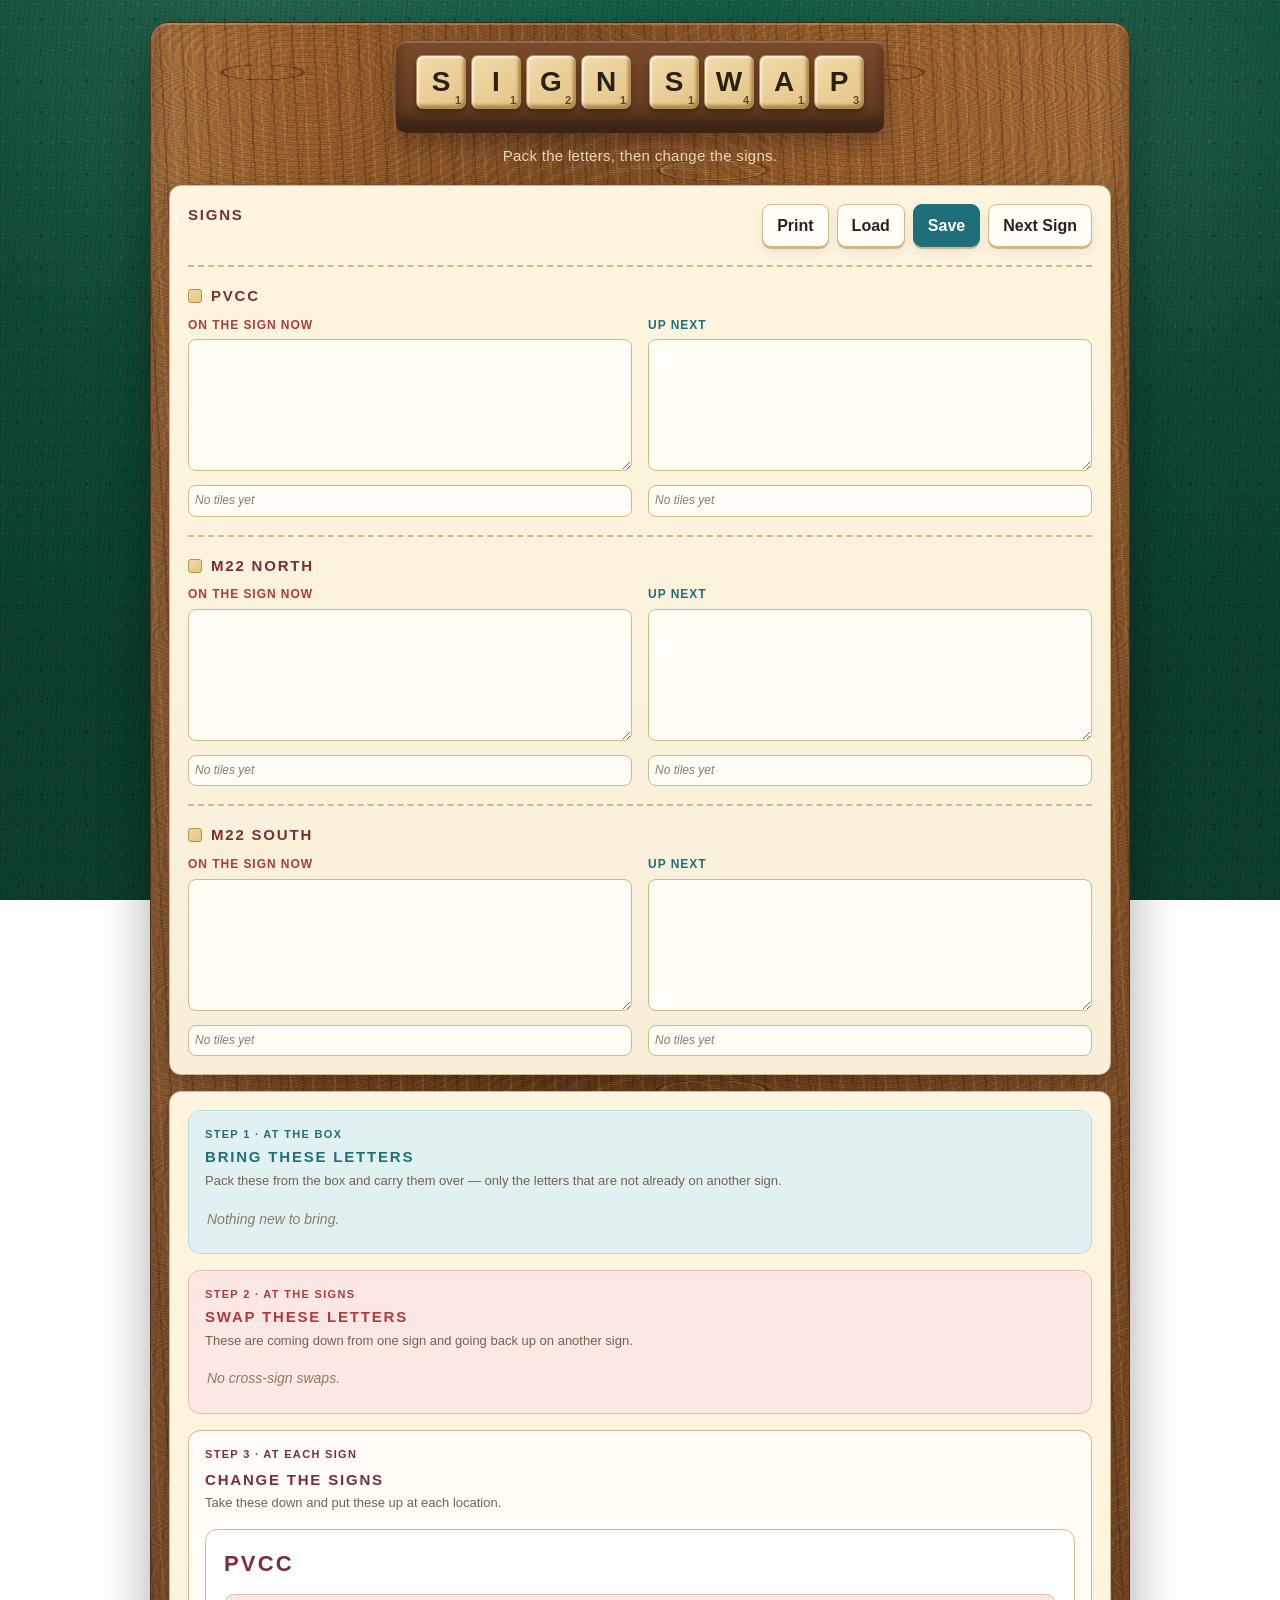
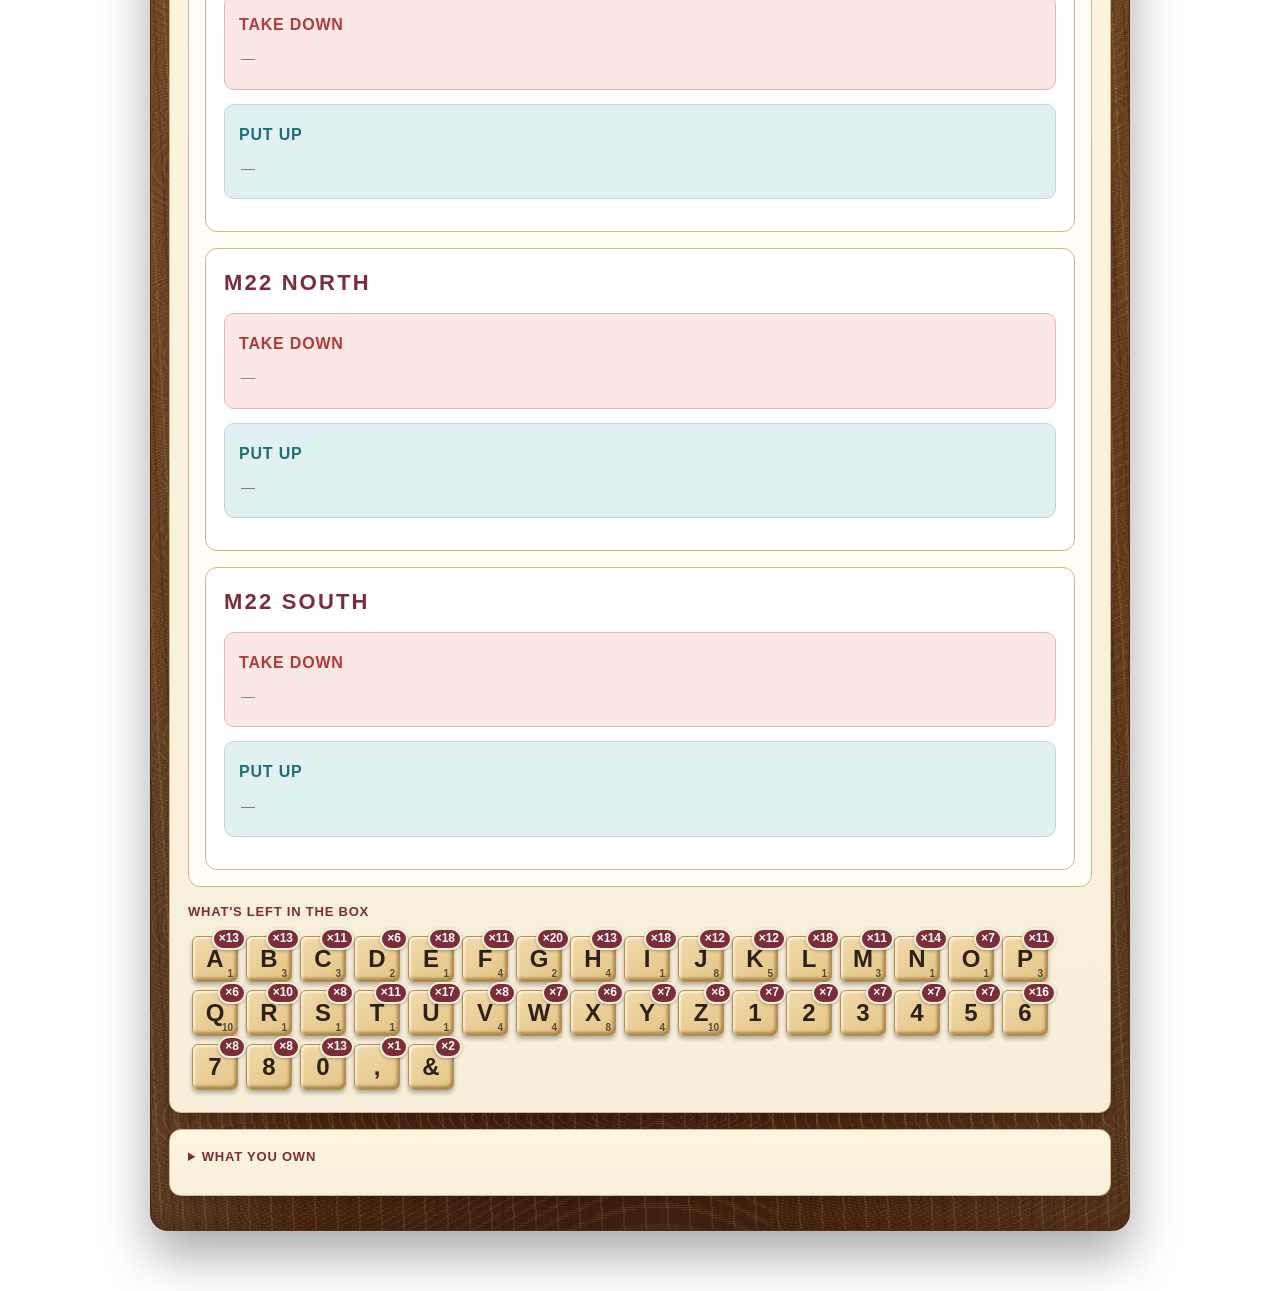
==== commit ae3523f1: "Update sign_swap.html" ====
--- a/sign_swap.html
+++ b/sign_swap.html
@@ -40,20 +40,71 @@
 			body {
 				font-family: -apple-system, BlinkMacSystemFont, 'Segoe UI', Helvetica, Arial, sans-serif;
 				color: var(--ink);
-				background: radial-gradient(
-					120% 90% at 50% -10%,
-					#16604a 0%,
-					var(--felt) 45%,
-					var(--felt-2) 100%
-				);
+				position: relative;
+				background:
+					radial-gradient(circle at 20% 0%, rgba(255, 255, 255, 0.08), transparent 24rem),
+					radial-gradient(circle at 82% 12%, rgba(247, 239, 218, 0.08), transparent 20rem),
+					radial-gradient(120% 90% at 50% -10%, #16604a 0%, var(--felt) 45%, var(--felt-2) 100%);
 				background-attachment: fixed;
 				min-height: 100vh;
 				padding: 22px 16px 60px;
 				line-height: 1.45;
 			}
+			body::before {
+				content: '';
+				position: fixed;
+				inset: 0;
+				z-index: 0;
+				pointer-events: none;
+				background-image:
+					radial-gradient(circle at 12% 18%, rgba(255, 255, 255, 0.2) 0 1px, transparent 1.8px),
+					radial-gradient(circle at 78% 62%, rgba(0, 0, 0, 0.28) 0 1px, transparent 1.7px),
+					repeating-linear-gradient(8deg, rgba(255, 255, 255, 0.075) 0 1px, transparent 1px 4px),
+					repeating-linear-gradient(96deg, rgba(0, 0, 0, 0.11) 0 1px, transparent 1px 5px),
+					repeating-linear-gradient(142deg, rgba(255, 255, 255, 0.04) 0 1px, transparent 1px 9px),
+					linear-gradient(rgba(255, 255, 255, 0.04) 1px, transparent 1px),
+					linear-gradient(90deg, rgba(0, 0, 0, 0.075) 1px, transparent 1px);
+				background-size:
+					17px 23px,
+					23px 31px,
+					100% 100%,
+					100% 100%,
+					100% 100%,
+					14px 14px,
+					14px 14px;
+				opacity: 0.95;
+				mix-blend-mode: overlay;
+			}
 			.wrap {
+				position: relative;
+				z-index: 1;
 				max-width: 980px;
 				margin: 0 auto;
+				padding: 18px;
+				border-radius: 18px;
+				border: 1px solid rgba(62, 34, 16, 0.75);
+				background:
+					radial-gradient(ellipse 120px 22px at 18% 26%, transparent 0 38px, rgba(60, 27, 10, 0.45) 39px 42px, transparent 43px 58px),
+					radial-gradient(ellipse 150px 28px at 78% 64%, transparent 0 48px, rgba(255, 207, 124, 0.18) 49px 52px, rgba(55, 25, 10, 0.35) 53px 56px, transparent 57px 74px),
+					repeating-radial-gradient(ellipse 180px 34px at 28% 40%, rgba(72, 35, 13, 0.24) 0 2px, transparent 3px 9px),
+					repeating-radial-gradient(ellipse 220px 42px at 82% 18%, rgba(255, 221, 150, 0.13) 0 1px, transparent 2px 11px),
+					repeating-linear-gradient(87deg, rgba(52, 24, 9, 0.24) 0 2px, transparent 2px 10px, rgba(255, 221, 150, 0.12) 10px 12px, transparent 12px 22px),
+					repeating-linear-gradient(93deg, transparent 0 5px, rgba(31, 14, 6, 0.16) 5px 6px, transparent 6px 17px),
+					linear-gradient(90deg, rgba(255, 235, 181, 0.14), transparent 16%, rgba(0, 0, 0, 0.16) 42%, transparent 70%, rgba(255, 225, 154, 0.1)),
+					linear-gradient(180deg, #9a5f2d 0%, #76421e 48%, #4f2a14 100%);
+				background-size:
+					620px 190px,
+					720px 230px,
+					560px 180px,
+					620px 190px,
+					100% 100%,
+					100% 100%,
+					100% 100%,
+					100% 100%;
+				box-shadow:
+					0 24px 50px rgba(0, 0, 0, 0.34),
+					inset 0 2px 0 rgba(255, 229, 176, 0.24),
+					inset 0 -12px 24px rgba(43, 20, 8, 0.38);
 			}
 
 			header {
@@ -73,6 +124,7 @@
 					inset 0 2px 0 rgba(255, 255, 255, 0.18),
 					inset 0 -10px 14px rgba(0, 0, 0, 0.35);
 				border-bottom: 6px solid #3f2414;
+				animation: rackDrop 420ms ease-out both;
 			}
 			.word {
 				display: inline-flex;
@@ -106,6 +158,10 @@
 					0 3px 4px var(--shadow);
 				border: 1px solid var(--maple-edge);
 				user-select: none;
+				transition:
+					transform 160ms ease,
+					box-shadow 160ms ease,
+					filter 160ms ease;
 			}
 			.tile .val {
 				position: absolute;
@@ -129,6 +185,15 @@
 				position: relative;
 				display: inline-block;
 				margin: 4px;
+				animation: tileSettle 220ms ease-out both;
+			}
+			.tilebox:hover .tile {
+				transform: translateY(-2px) rotate(-1deg);
+				filter: saturate(1.06);
+				box-shadow:
+					inset 2px 2px 2px rgba(255, 255, 255, 0.68),
+					inset -2px -3px 3px rgba(120, 82, 33, 0.55),
+					0 7px 10px rgba(0, 0, 0, 0.28);
 			}
 			.badge {
 				position: absolute;
@@ -159,10 +224,12 @@
 			}
 
 			.card {
-				background: var(--cream);
+				background: linear-gradient(180deg, #fff5df 0%, var(--cream) 100%);
 				border: 1px solid var(--cream-edge);
 				border-radius: 12px;
-				box-shadow: 0 8px 20px var(--shadow);
+				box-shadow:
+					0 8px 20px var(--shadow),
+					inset 0 1px 0 rgba(255, 255, 255, 0.55);
 				padding: 18px;
 				margin-bottom: 16px;
 			}
@@ -200,6 +267,10 @@
 			.entry-card.dragging {
 				outline: 4px solid #cdebe0;
 				outline-offset: 3px;
+				transform: translateY(-2px) scale(1.005);
+				box-shadow:
+					0 16px 34px rgba(0, 0, 0, 0.28),
+					0 0 0 5px rgba(31, 111, 122, 0.18);
 			}
 			.loadstatus {
 				font-size: 13px;
@@ -300,11 +371,19 @@
 				gap: 3px;
 				min-height: 24px;
 			}
+			.previewspace {
+				width: 14px;
+				height: 24px;
+				flex: 0 0 14px;
+			}
 			.tilepreview .tile {
 				width: 24px;
 				height: 24px;
 				border-radius: 4px;
 				font-size: 13px;
+			}
+			.tilepreview .tile.slam {
+				animation: tileSlam 190ms cubic-bezier(0.2, 1.35, 0.35, 1) both;
 			}
 			.tilepreview .tile.short {
 				box-shadow:
@@ -337,6 +416,8 @@
 				padding: 16px;
 				border: 1px solid;
 				margin-bottom: 16px;
+				box-shadow: inset 0 1px 0 rgba(255, 255, 255, 0.46);
+				animation: panelIn 240ms ease-out both;
 			}
 			.panel.put {
 				background: var(--put-bg);
@@ -543,6 +624,7 @@
 				padding: 12px 14px;
 				margin-bottom: 14px;
 				color: #7a1f1f;
+				animation: noticeIn 220ms ease-out both;
 			}
 			.alertbar strong {
 				color: var(--alert);
@@ -562,6 +644,7 @@
 				margin-bottom: 14px;
 				color: #6a5a1f;
 				font-size: 14px;
+				animation: noticeIn 220ms ease-out both;
 			}
 			.leftbox {
 				margin-top: 6px;
@@ -588,9 +671,24 @@
 				border-radius: 9px;
 				padding: 9px 14px;
 				cursor: pointer;
+				box-shadow:
+					0 2px 0 rgba(184, 143, 78, 0.55),
+					0 5px 12px rgba(0, 0, 0, 0.08);
+				transition:
+					transform 140ms ease,
+					box-shadow 140ms ease,
+					background 140ms ease;
 			}
 			.ghost:hover {
 				background: #fff;
+				transform: translateY(-1px);
+				box-shadow:
+					0 3px 0 rgba(184, 143, 78, 0.55),
+					0 8px 16px rgba(0, 0, 0, 0.12);
+			}
+			.ghost:active {
+				transform: translateY(1px);
+				box-shadow: 0 1px 0 rgba(184, 143, 78, 0.55);
 			}
 			.ghost.save-action {
 				background: var(--put);
@@ -660,8 +758,63 @@
 					min-width: 0;
 				}
 			}
+			@keyframes rackDrop {
+				from {
+					opacity: 0;
+					transform: translateY(-10px);
+				}
+				to {
+					opacity: 1;
+					transform: translateY(0);
+				}
+			}
+			@keyframes tileSettle {
+				from {
+					opacity: 0;
+					transform: translateY(4px) rotate(1deg);
+				}
+				to {
+					opacity: 1;
+					transform: translateY(0) rotate(0);
+				}
+			}
+			@keyframes tileSlam {
+				0% {
+					opacity: 0;
+					transform: translateY(-12px) scale(1.18) rotate(-5deg);
+				}
+				70% {
+					opacity: 1;
+					transform: translateY(2px) scale(0.94) rotate(1deg);
+				}
+				100% {
+					opacity: 1;
+					transform: translateY(0) scale(1) rotate(0);
+				}
+			}
+			@keyframes panelIn {
+				from {
+					opacity: 0.82;
+					transform: translateY(3px);
+				}
+				to {
+					opacity: 1;
+					transform: translateY(0);
+				}
+			}
+			@keyframes noticeIn {
+				from {
+					opacity: 0;
+					transform: translateY(-4px);
+				}
+				to {
+					opacity: 1;
+					transform: translateY(0);
+				}
+			}
 			@media (prefers-reduced-motion: reduce) {
 				* {
+					animation: none !important;
 					transition: none !important;
 				}
 			}
@@ -678,8 +831,23 @@
 					padding: 0;
 					color: #000;
 				}
+				body::before {
+					display: none;
+				}
 				.wrap {
+					display: contents;
 					max-width: 100%;
+					padding: 0;
+					border: 0;
+					background: transparent;
+					box-shadow: none;
+				}
+				.card,
+				.tilebox,
+				.panel {
+					animation: none;
+					transform: none;
+					box-shadow: none;
 				}
 				header,
 				.entry-card,
@@ -1068,9 +1236,10 @@
 				for (const ch of CHARS) addPoolCount(out, ch, map[ch] || 0);
 				return out;
 			}
-			function fillTilePreview(el, text, shortSet) {
+			function fillTilePreview(el, text, shortSet, animate) {
 				el.innerHTML = '';
 				if (!String(text || '').trim()) return;
+				let lastTile = null;
 				const lines = String(text || '')
 					.toUpperCase()
 					.split(/\r?\n/);
@@ -1078,11 +1247,18 @@
 					const row = document.createElement('div');
 					row.className = 'previewline';
 					for (const ch of line) {
+						if (ch === ' ') {
+							row.appendChild(document.createElement('span')).className = 'previewspace';
+							continue;
+						}
 						if (CHARSET.has(ch))
-							row.appendChild(tileEl(ch, shortSet && shortSet.has(ch) ? 'short' : ''));
+							lastTile = row.appendChild(
+								tileEl(ch, shortSet && shortSet.has(ch) ? 'short' : '')
+							);
 					}
 					el.appendChild(row);
 				}
+				if (animate && lastTile) lastTile.classList.add('slam');
 			}
 
 			/* counting */
@@ -1190,16 +1366,86 @@
 				preview.dataset.signKey = signKey;
 				preview.dataset.field = field;
 				fillTilePreview(preview, ta.value);
+				ta.addEventListener('focus', warmAudio);
+				ta.addEventListener('pointerdown', warmAudio);
 				ta.addEventListener('input', () => {
 					txt(signKey)[field] = ta.value;
-					fillTilePreview(preview, ta.value);
+					preview.dataset.animateNext = '1';
 					saveState();
 					calculate();
 				});
+				ta.addEventListener('keydown', (e) => playTileSound(e.key));
 				col.appendChild(l);
 				col.appendChild(ta);
 				col.appendChild(preview);
 				return col;
+			}
+			let audioCtx = null;
+			function warmAudio() {
+				try {
+					audioCtx = audioCtx || new (window.AudioContext || window.webkitAudioContext)();
+					if (audioCtx.state === 'suspended') audioCtx.resume().catch(() => {});
+				} catch (e) {}
+			}
+			function playTileSound(key) {
+				if (key === ' ' || key === 'Spacebar') key = 'Space';
+				const isTileKey = key && key.length === 1 && CHARSET.has(key.toUpperCase());
+				const isEditKey = ['Backspace', 'Delete', 'Enter'].includes(key);
+				if (!isTileKey && !isEditKey) return;
+				try {
+					audioCtx = audioCtx || new (window.AudioContext || window.webkitAudioContext)();
+					if (audioCtx.state === 'suspended') {
+						audioCtx.resume().then(playTileClack).catch(() => {});
+						return;
+					}
+					playTileClack();
+				} catch (e) {}
+			}
+			function playTileClack() {
+				const now = audioCtx.currentTime + 0.001;
+				try {
+					const master = audioCtx.createGain();
+					master.gain.setValueAtTime(2.8, now);
+					master.connect(audioCtx.destination);
+					const buffer = audioCtx.createBuffer(1, audioCtx.sampleRate * 0.035, audioCtx.sampleRate);
+					const data = buffer.getChannelData(0);
+					for (let i = 0; i < data.length; i++) data[i] = (Math.random() * 2 - 1) * (1 - i / data.length);
+					const noise = audioCtx.createBufferSource();
+					const noiseGain = audioCtx.createGain();
+					const noiseFilter = audioCtx.createBiquadFilter();
+					noise.buffer = buffer;
+					noiseFilter.type = 'bandpass';
+					noiseFilter.frequency.setValueAtTime(3400 + Math.random() * 900, now);
+					noiseFilter.Q.setValueAtTime(1.7, now);
+					noiseGain.gain.setValueAtTime(0.0001, now);
+					noiseGain.gain.exponentialRampToValueAtTime(0.18, now + 0.002);
+					noiseGain.gain.exponentialRampToValueAtTime(0.0001, now + 0.022);
+					noise.connect(noiseFilter);
+					noiseFilter.connect(noiseGain);
+					noiseGain.connect(master);
+					noise.start(now);
+					noise.stop(now + 0.03);
+
+					for (const offset of [0, 0.012]) {
+						const click = audioCtx.createOscillator();
+						const clickGain = audioCtx.createGain();
+						const clickFilter = audioCtx.createBiquadFilter();
+						const t = now + offset;
+						click.type = 'triangle';
+						click.frequency.setValueAtTime(2350 + Math.random() * 750, t);
+						clickFilter.type = 'bandpass';
+						clickFilter.frequency.setValueAtTime(3300 + Math.random() * 700, t);
+						clickFilter.Q.setValueAtTime(2.6, t);
+						clickGain.gain.setValueAtTime(0.0001, t);
+						clickGain.gain.exponentialRampToValueAtTime(offset ? 0.09 : 0.13, t + 0.002);
+						clickGain.gain.exponentialRampToValueAtTime(0.0001, t + 0.018);
+						click.connect(clickFilter);
+						clickFilter.connect(clickGain);
+						clickGain.connect(master);
+						click.start(t);
+						click.stop(t + 0.022);
+					}
+				} catch (e) {}
 			}
 
 			/* inventory editor */
@@ -1321,7 +1567,9 @@
 				document.querySelectorAll('.tilepreview').forEach((preview) => {
 					const t = txt(preview.dataset.signKey);
 					const field = preview.dataset.field;
-					fillTilePreview(preview, t[field] || '', field === 'next' ? shortSet : null);
+					const animate = preview.dataset.animateNext === '1';
+					delete preview.dataset.animateNext;
+					fillTilePreview(preview, t[field] || '', field === 'next' ? shortSet : null, animate);
 				});
 
 				// Step 1 bring
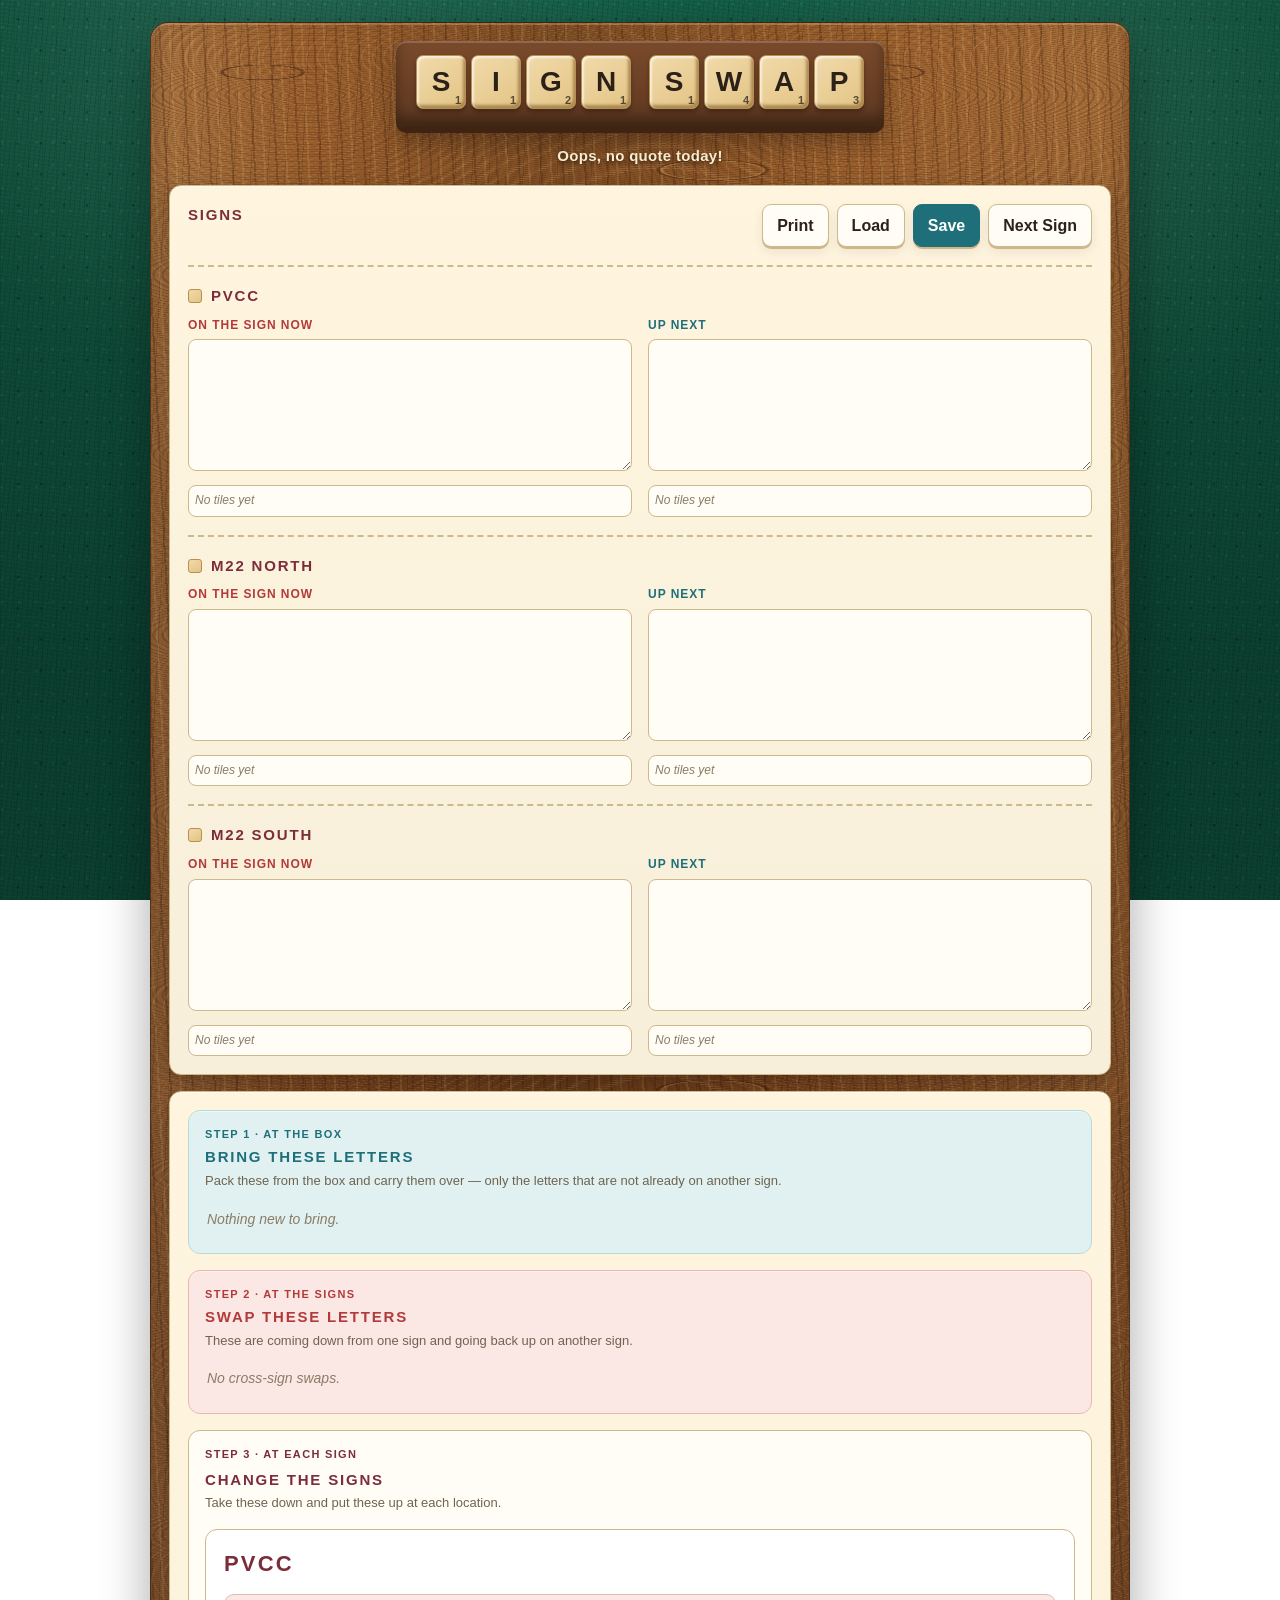
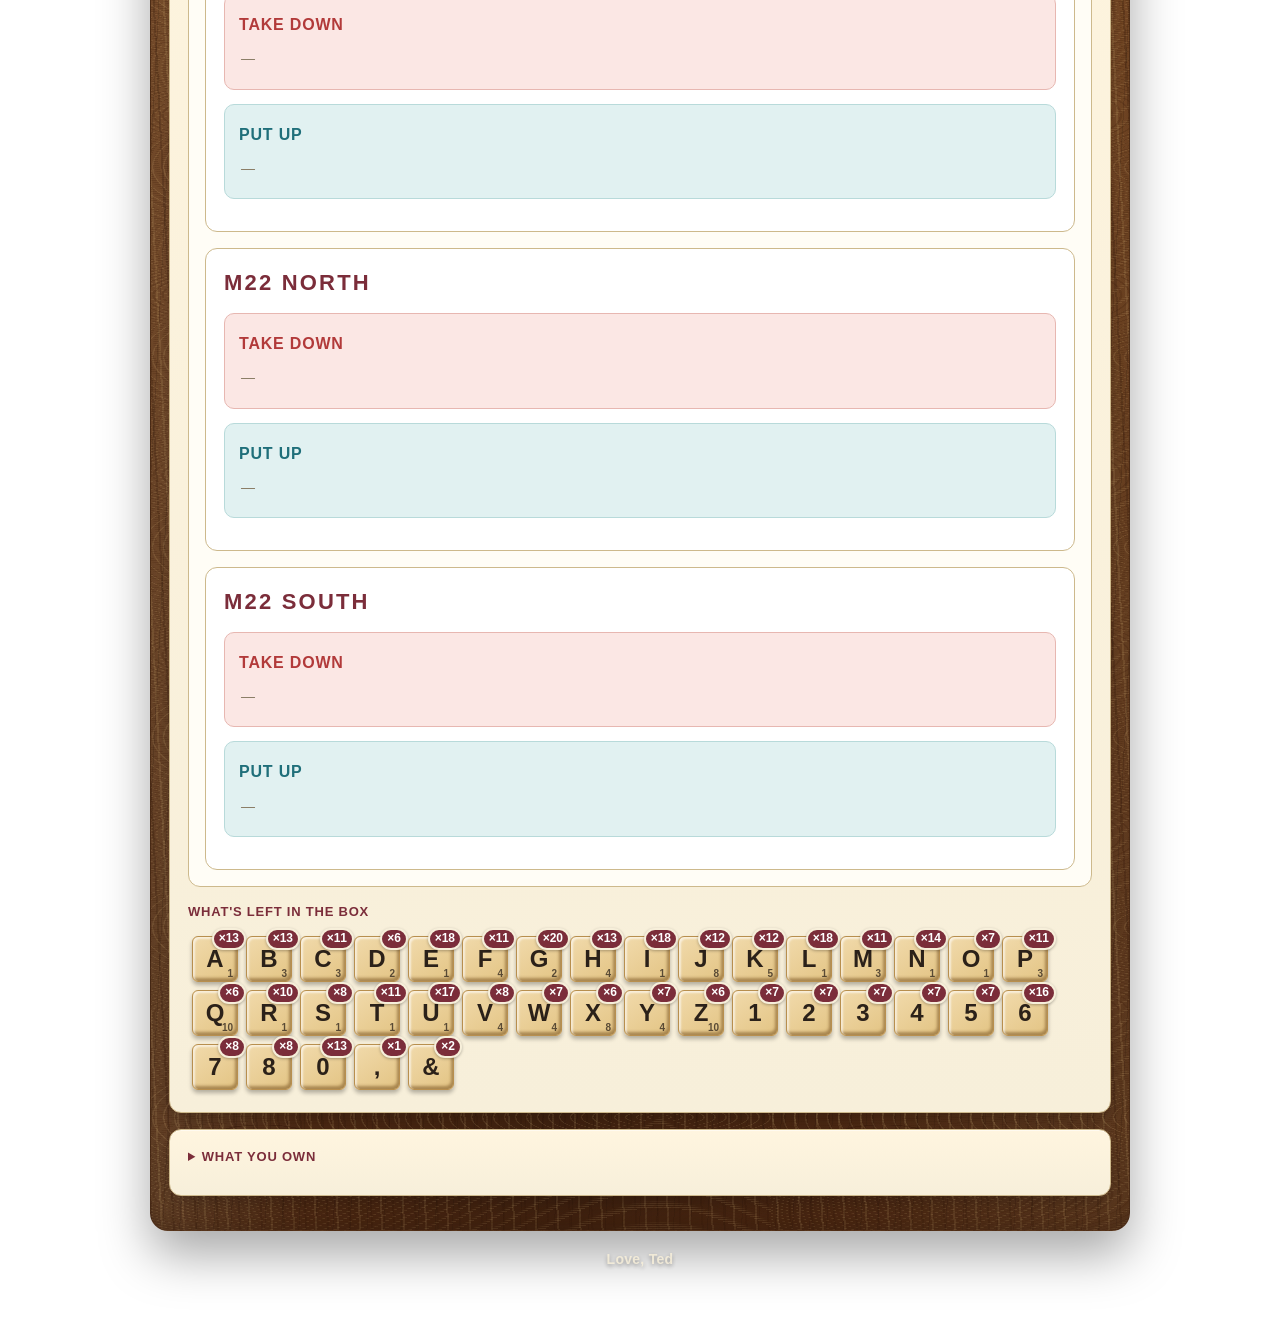
==== commit 935763aa: "Update sign_swap.html" ====
--- a/sign_swap.html
+++ b/sign_swap.html
@@ -84,13 +84,50 @@
 				border-radius: 18px;
 				border: 1px solid rgba(62, 34, 16, 0.75);
 				background:
-					radial-gradient(ellipse 120px 22px at 18% 26%, transparent 0 38px, rgba(60, 27, 10, 0.45) 39px 42px, transparent 43px 58px),
-					radial-gradient(ellipse 150px 28px at 78% 64%, transparent 0 48px, rgba(255, 207, 124, 0.18) 49px 52px, rgba(55, 25, 10, 0.35) 53px 56px, transparent 57px 74px),
-					repeating-radial-gradient(ellipse 180px 34px at 28% 40%, rgba(72, 35, 13, 0.24) 0 2px, transparent 3px 9px),
-					repeating-radial-gradient(ellipse 220px 42px at 82% 18%, rgba(255, 221, 150, 0.13) 0 1px, transparent 2px 11px),
-					repeating-linear-gradient(87deg, rgba(52, 24, 9, 0.24) 0 2px, transparent 2px 10px, rgba(255, 221, 150, 0.12) 10px 12px, transparent 12px 22px),
-					repeating-linear-gradient(93deg, transparent 0 5px, rgba(31, 14, 6, 0.16) 5px 6px, transparent 6px 17px),
-					linear-gradient(90deg, rgba(255, 235, 181, 0.14), transparent 16%, rgba(0, 0, 0, 0.16) 42%, transparent 70%, rgba(255, 225, 154, 0.1)),
+					radial-gradient(
+						ellipse 120px 22px at 18% 26%,
+						transparent 0 38px,
+						rgba(60, 27, 10, 0.45) 39px 42px,
+						transparent 43px 58px
+					),
+					radial-gradient(
+						ellipse 150px 28px at 78% 64%,
+						transparent 0 48px,
+						rgba(255, 207, 124, 0.18) 49px 52px,
+						rgba(55, 25, 10, 0.35) 53px 56px,
+						transparent 57px 74px
+					),
+					repeating-radial-gradient(
+						ellipse 180px 34px at 28% 40%,
+						rgba(72, 35, 13, 0.24) 0 2px,
+						transparent 3px 9px
+					),
+					repeating-radial-gradient(
+						ellipse 220px 42px at 82% 18%,
+						rgba(255, 221, 150, 0.13) 0 1px,
+						transparent 2px 11px
+					),
+					repeating-linear-gradient(
+						87deg,
+						rgba(52, 24, 9, 0.24) 0 2px,
+						transparent 2px 10px,
+						rgba(255, 221, 150, 0.12) 10px 12px,
+						transparent 12px 22px
+					),
+					repeating-linear-gradient(
+						93deg,
+						transparent 0 5px,
+						rgba(31, 14, 6, 0.16) 5px 6px,
+						transparent 6px 17px
+					),
+					linear-gradient(
+						90deg,
+						rgba(255, 235, 181, 0.14),
+						transparent 16%,
+						rgba(0, 0, 0, 0.16) 42%,
+						transparent 70%,
+						rgba(255, 225, 154, 0.1)
+					),
 					linear-gradient(180deg, #9a5f2d 0%, #76421e 48%, #4f2a14 100%);
 				background-size:
 					620px 190px,
@@ -111,6 +148,17 @@
 				text-align: center;
 				margin-bottom: 18px;
 			}
+			.felt-footer {
+				position: relative;
+				z-index: 1;
+				margin: 18px auto 0;
+				text-align: center;
+				color: rgba(247, 239, 218, 0.86);
+				font-size: 14px;
+				font-weight: 700;
+				letter-spacing: 0.02em;
+				text-shadow: 0 2px 4px rgba(0, 0, 0, 0.34);
+			}
 			.rack {
 				display: inline-flex;
 				gap: 18px;
@@ -131,11 +179,18 @@
 				gap: 5px;
 			}
 			.tagline {
-				color: #f3e7c6;
+				color: #fff4d6;
 				margin: 12px 2px 0;
 				font-size: 15px;
 				letter-spacing: 0.02em;
-				opacity: 0.9;
+				font-weight: 650;
+				text-shadow: 0 2px 4px rgba(0, 0, 0, 0.55);
+			}
+			.quote-author {
+				display: block;
+				margin-top: 3px;
+				font-size: 13px;
+				font-weight: 700;
 			}
 
 			.tile {
@@ -850,6 +905,7 @@
 					box-shadow: none;
 				}
 				header,
+				.felt-footer,
 				.entry-card,
 				.invcard,
 				.toolbar,
@@ -989,7 +1045,7 @@
 					<span class="word" id="wm1"></span>
 					<span class="word" id="wm2"></span>
 				</div>
-				<p class="tagline">Pack the letters, then change the signs.</p>
+				<p class="tagline" id="tagline">Pack the letters, then change the signs.</p>
 			</header>
 
 			<!-- Sign inputs (always visible) -->
@@ -1053,6 +1109,7 @@
 				</details>
 			</section>
 		</div>
+		<footer class="felt-footer">Love, Ted</footer>
 
 		<script>
 			'use strict';
@@ -1252,9 +1309,7 @@
 							continue;
 						}
 						if (CHARSET.has(ch))
-							lastTile = row.appendChild(
-								tileEl(ch, shortSet && shortSet.has(ch) ? 'short' : '')
-							);
+							lastTile = row.appendChild(tileEl(ch, shortSet && shortSet.has(ch) ? 'short' : ''));
 					}
 					el.appendChild(row);
 				}
@@ -1395,7 +1450,10 @@
 				try {
 					audioCtx = audioCtx || new (window.AudioContext || window.webkitAudioContext)();
 					if (audioCtx.state === 'suspended') {
-						audioCtx.resume().then(playTileClack).catch(() => {});
+						audioCtx
+							.resume()
+							.then(playTileClack)
+							.catch(() => {});
 						return;
 					}
 					playTileClack();
@@ -1409,7 +1467,8 @@
 					master.connect(audioCtx.destination);
 					const buffer = audioCtx.createBuffer(1, audioCtx.sampleRate * 0.035, audioCtx.sampleRate);
 					const data = buffer.getChannelData(0);
-					for (let i = 0; i < data.length; i++) data[i] = (Math.random() * 2 - 1) * (1 - i / data.length);
+					for (let i = 0; i < data.length; i++)
+						data[i] = (Math.random() * 2 - 1) * (1 - i / data.length);
 					const noise = audioCtx.createBufferSource();
 					const noiseGain = audioCtx.createGain();
 					const noiseFilter = audioCtx.createBiquadFilter();
@@ -1966,6 +2025,36 @@
 					block.style.removeProperty('--print-scale');
 				});
 			}
+			async function loadTaglineQuote() {
+				const el = document.getElementById('tagline');
+				if (!el) return;
+				const fallback = 'Oops, no quote today!';
+				const renderQuote = (quote, author) => {
+					el.textContent = quote ? `"${quote}"` : fallback;
+					if (quote && author) {
+						const by = document.createElement('span');
+						by.className = 'quote-author';
+						by.textContent = author;
+						el.appendChild(by);
+					}
+				};
+				try {
+					const controller = new AbortController();
+					const timer = setTimeout(() => controller.abort(), 3500);
+					const res = await fetch('https://motivational-spark-api.vercel.app/api/quotes/random', {
+						signal: controller.signal,
+					});
+					clearTimeout(timer);
+					if (!res.ok) throw new Error('Quote request failed');
+					const data = await res.json();
+					const q = data && data.quote;
+					const a = data && data.author;
+					if (!q) throw new Error('Quote missing');
+					renderQuote(q, a);
+				} catch (e) {
+					renderQuote('', '');
+				}
+			}
 
 			/* init */
 			function init() {
@@ -1976,6 +2065,7 @@
 					if (!state.text) state.text = {};
 				}
 				buildWordmark();
+				loadTaglineQuote();
 				buildEntry();
 				buildInv();
 				calculate();
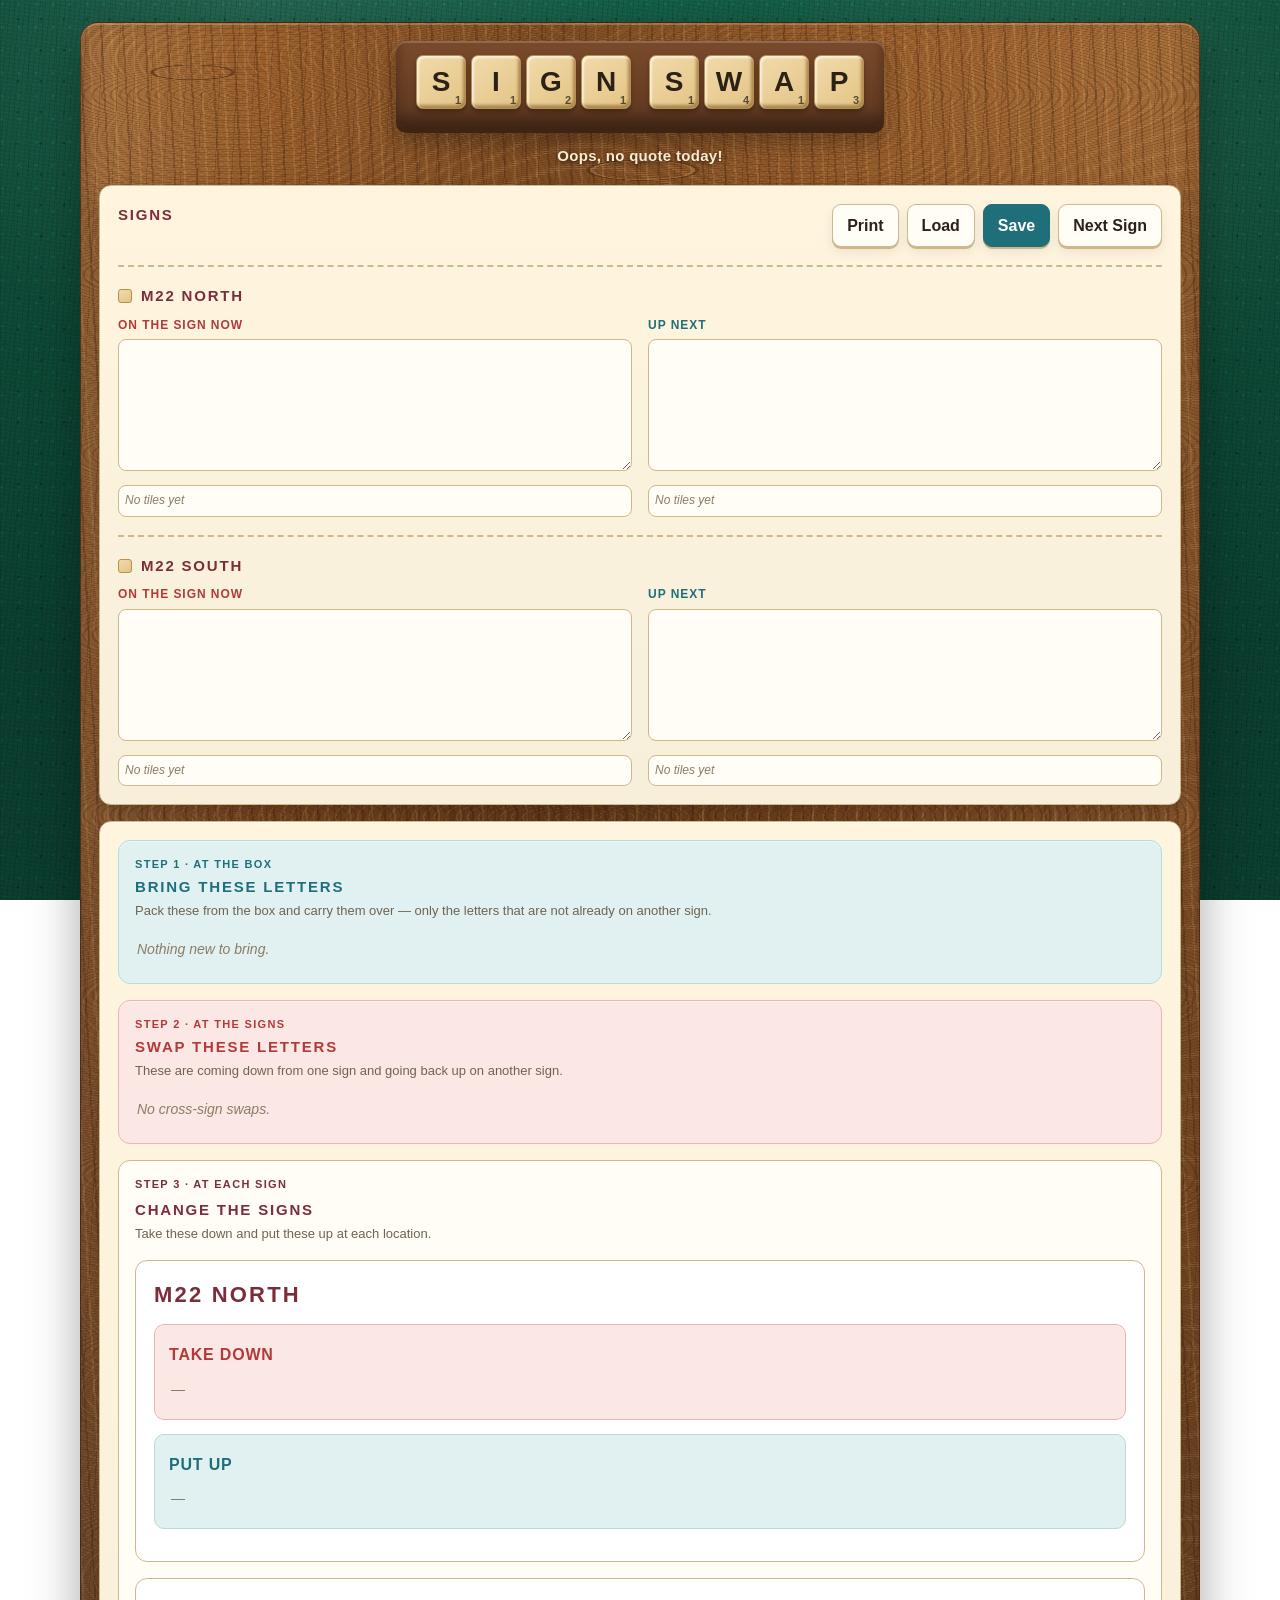
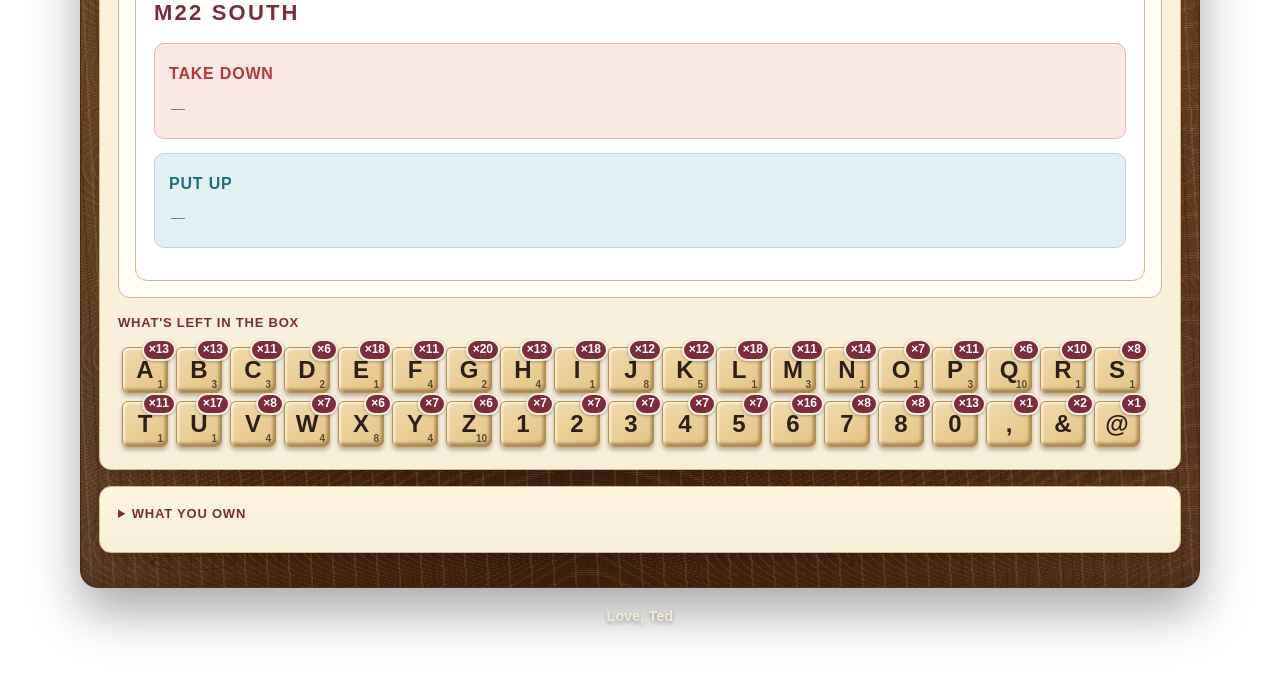
==== commit f70d0c95: "Update sign_swap.html" ====
--- a/sign_swap.html
+++ b/sign_swap.html
@@ -78,7 +78,7 @@
 			.wrap {
 				position: relative;
 				z-index: 1;
-				max-width: 980px;
+				max-width: 1120px;
 				margin: 0 auto;
 				padding: 18px;
 				border-radius: 18px;
@@ -1116,11 +1116,11 @@
 
 			const LETTERS = 'ABCDEFGHIJKLMNOPQRSTUVWXYZ'.split('');
 			const DIGITS = '1234567890'.split('');
-			const SYMBOLS = [',', '.', '-', '/', ':', '!', '?', '&', '%', ';', '"', '$'];
+			const SYMBOLS = [',', '.', '-', '/', ':', '!', '?', '&', '%', ';', '"', '$', '@'];
 			const CHARS = [...LETTERS, ...DIGITS, ...SYMBOLS];
 			const CHARSET = new Set(CHARS);
-			const TILE_EQUIV = { 9: '6', '-': 'I' };
-			const TILE_POOL_LABEL = { 6: '6/9', I: 'I/-' };
+			const TILE_EQUIV = { 9: '6', '-': 'I', '/': 'I' };
+			const TILE_POOL_LABEL = { 6: '6/9', I: 'I/-//' };
 			const VALUES = {
 				A: 1,
 				B: 3,
@@ -1151,7 +1151,6 @@
 			};
 
 			const SIGNS = [
-				{ key: 'PVCC', label: 'PVCC' },
 				{ key: 'M22N', label: 'M22 North' },
 				{ key: 'M22S', label: 'M22 South' },
 			];
@@ -1205,6 +1204,7 @@
 				';': 0,
 				'"': 0,
 				$: 0,
+				'@': 1,
 			};
 
 			const STORE_KEY = 'signswap.v2';
